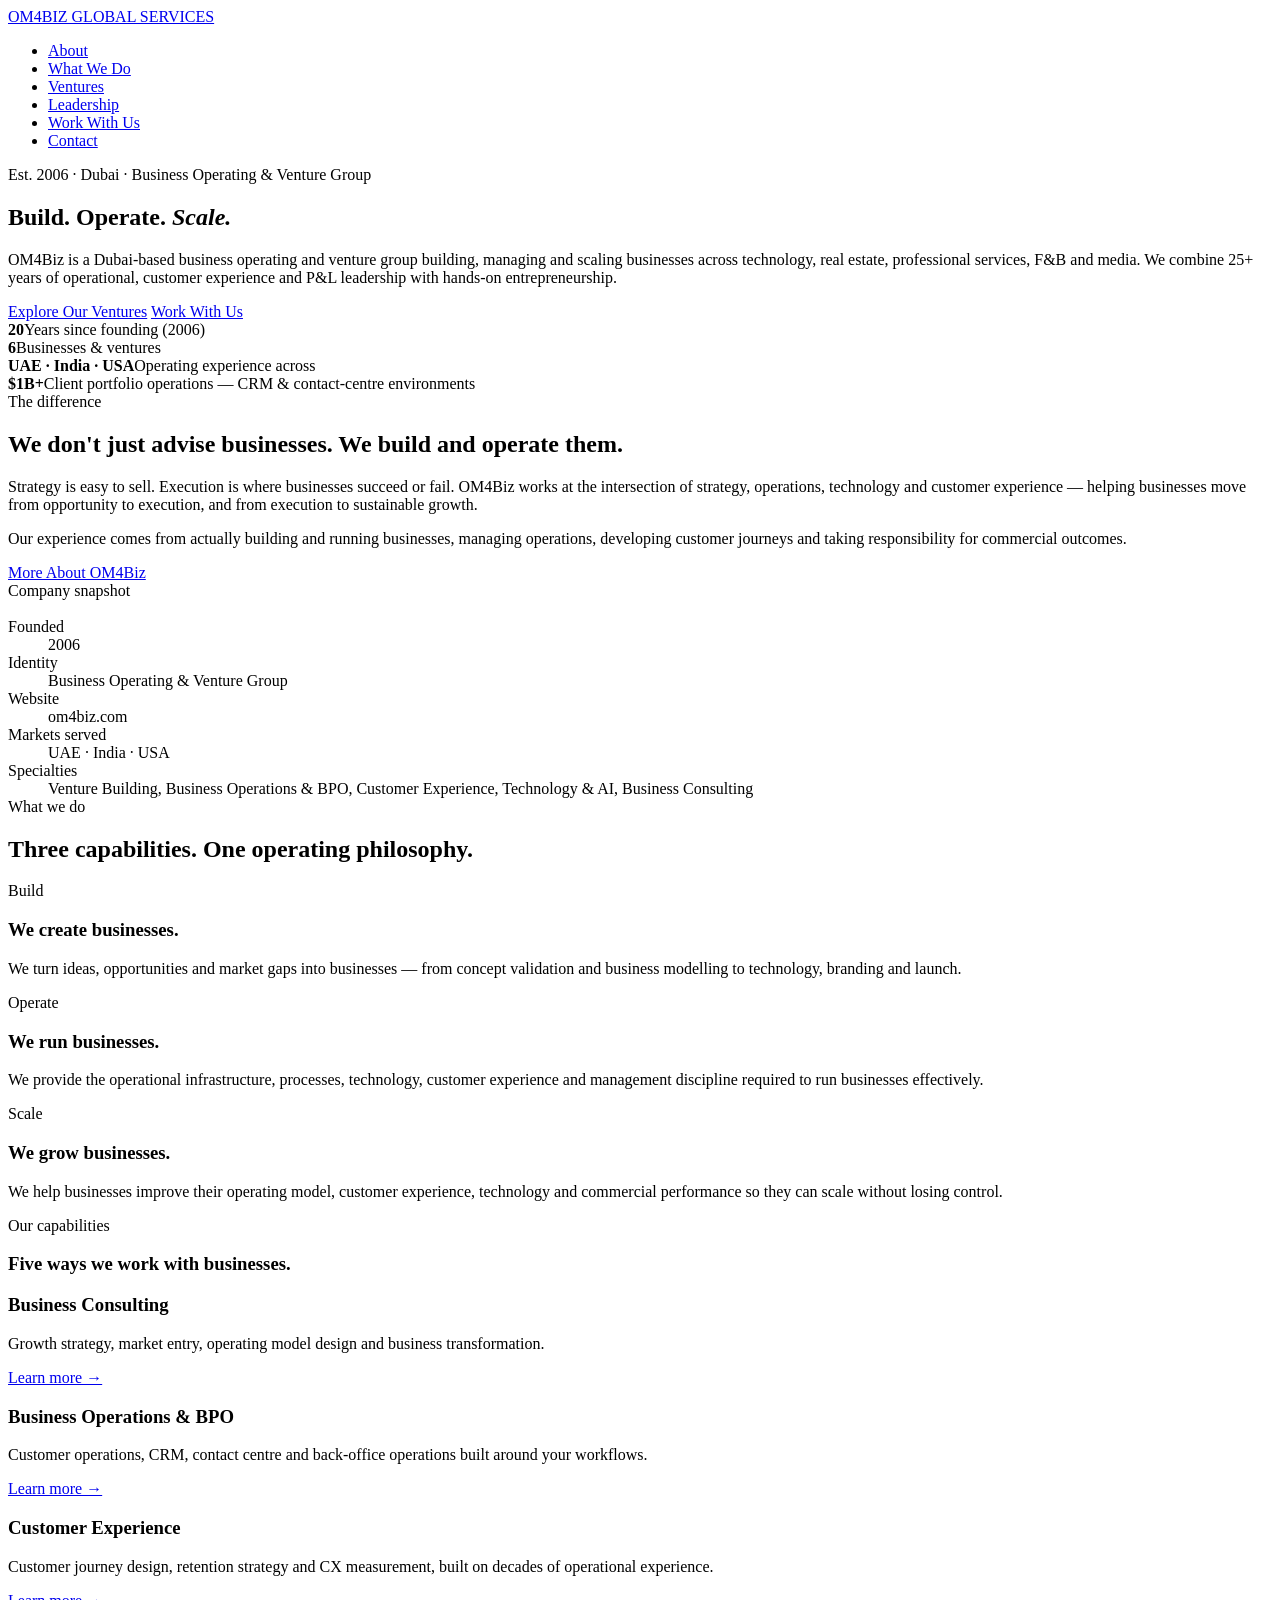
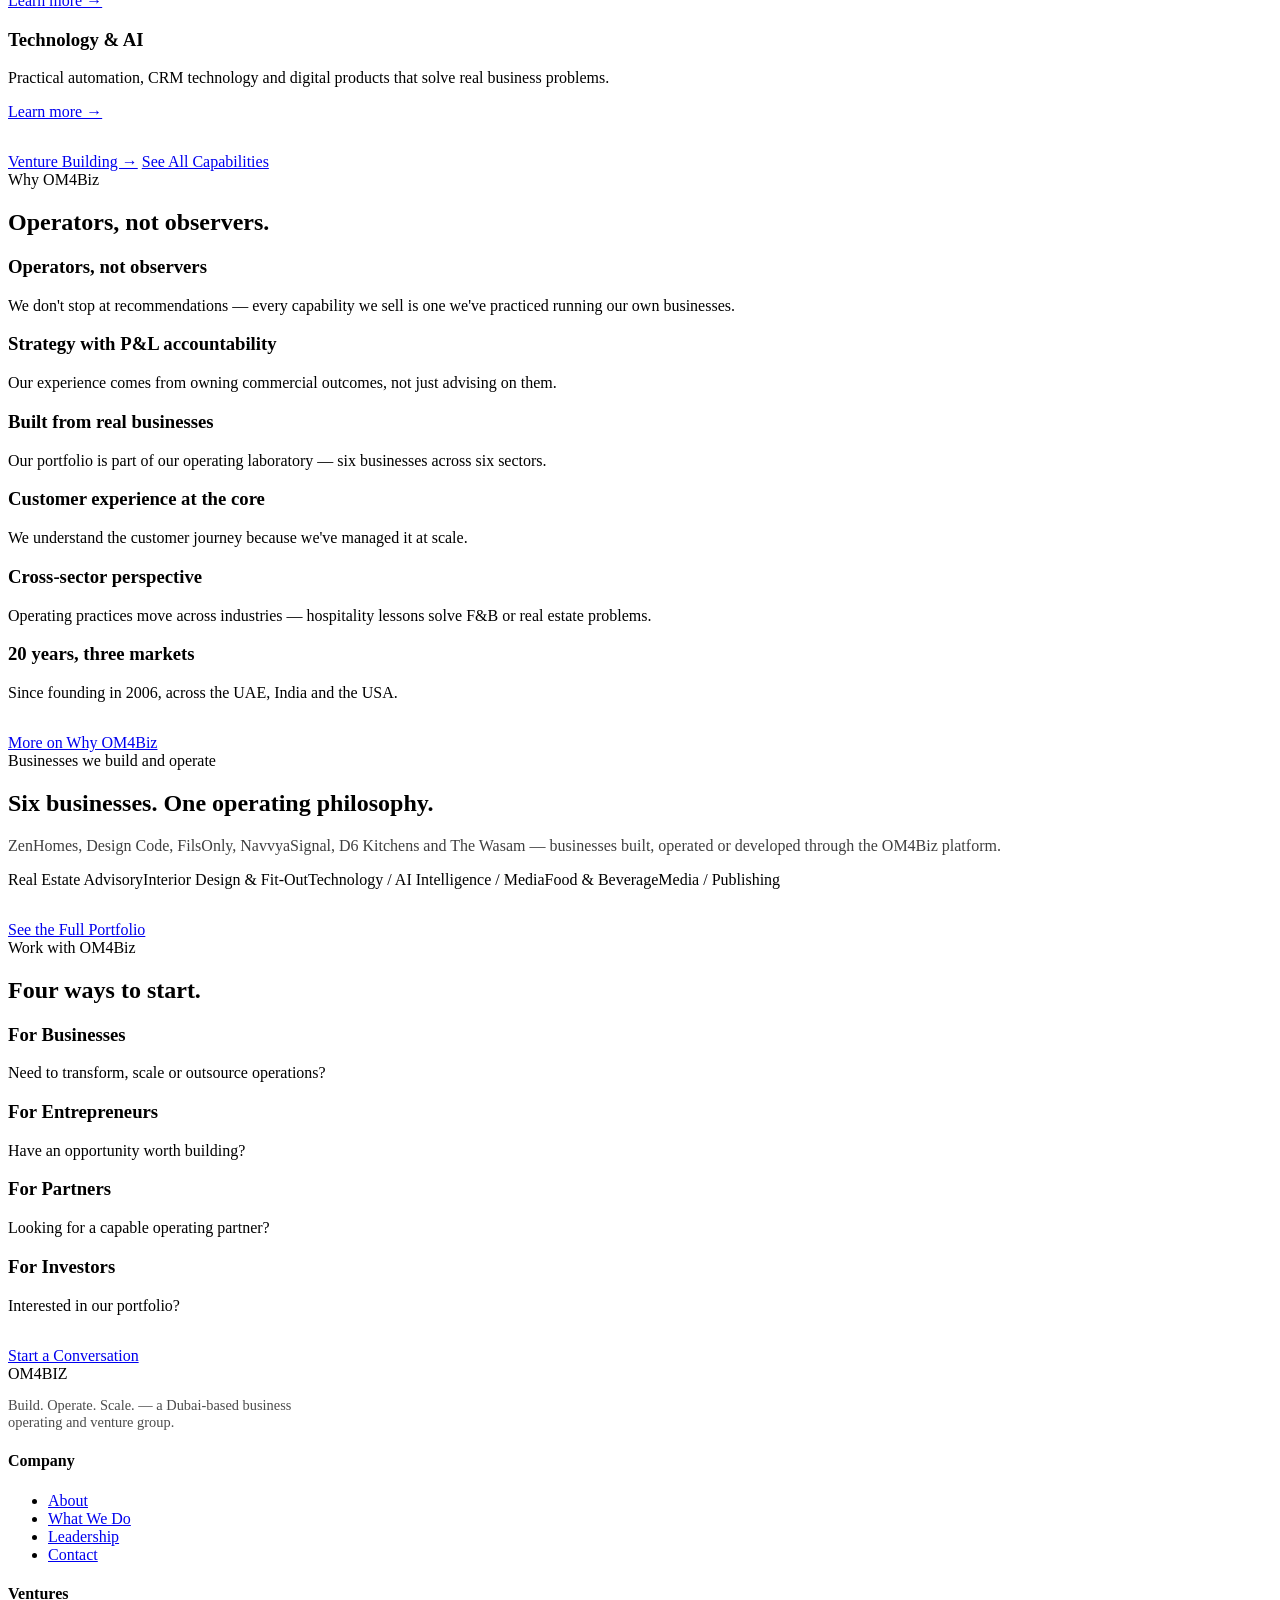
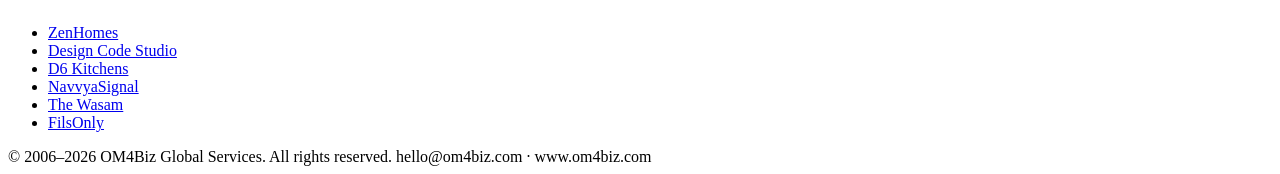
==== index.html @ be4f2425 "Add files via upload" ====
<!DOCTYPE html>
<html lang="en">
<head>
<meta charset="UTF-8">
<meta name="viewport" content="width=device-width, initial-scale=1.0">
<title>OM4Biz | Business Operating & Venture Group in Dubai</title>
<meta name="description" content="OM4Biz is a Dubai-based business operating and venture group building, operating and scaling businesses across technology, real estate, F&B, professional services and media.">
<link rel="canonical" href="https://www.om4biz.com/">
<meta property="og:title" content="OM4Biz — Build. Operate. Scale.">
<meta property="og:description" content="A Dubai-based business operating and venture group building, operating and scaling businesses across technology, real estate, professional services, F&B and media.">
<meta property="og:image" content="https://www.om4biz.com/og-image.png">
<meta property="og:image:width" content="1200">
<meta property="og:image:height" content="630">
<meta property="og:type" content="website">
<meta property="og:url" content="https://www.om4biz.com/">
<meta name="twitter:card" content="summary_large_image">
<meta name="twitter:title" content="OM4Biz — Build. Operate. Scale.">
<meta name="twitter:description" content="A Dubai-based business operating and venture group building, operating and scaling businesses across technology, real estate, professional services, F&B and media.">
<meta name="twitter:image" content="https://www.om4biz.com/og-image.png">
<link rel="preconnect" href="https://fonts.googleapis.com">
<link rel="preconnect" href="https://fonts.gstatic.com" crossorigin>
<link href="https://fonts.googleapis.com/css2?family=Fraunces:opsz,wght@9..144,400;9..144,500;9..144,600;9..144,700&family=Inter:wght@400;500;600&family=IBM+Plex+Mono:wght@400;500&display=swap" rel="stylesheet">
<link rel="stylesheet" href="/assets/style.css">
<script type="application/ld+json">
{"@context":"https://schema.org","@type":"Organization","name":"OM4Biz Global Services","alternateName":"OM4Biz","url":"https://www.om4biz.com","logo":"https://www.om4biz.com/og-image.png","description":"A Dubai-based business operating and venture group building, operating and scaling businesses across technology, real estate, professional services, F&B and media.","foundingDate":"2006","founder":{"@type":"Person","name":"Navvin S Bhalla","jobTitle":"Founder & Managing Director"},"address":{"@type":"PostalAddress","addressLocality":"Dubai","addressCountry":"AE"}}
</script>
<script type="application/ld+json">
{"@context":"https://schema.org","@type":"WebSite","name":"OM4Biz","url":"https://www.om4biz.com"}
</script>
</head>
<body>

<header class="nav">
  <div class="nav-inner">
    <a class="nav-brand" href="/">OM4BIZ GLOBAL SERVICES</a>
    <ul class="nav-links">
      <li><a href="/about/">About</a></li>
      <li><a href="/what-we-do/">What We Do</a></li>
      <li><a href="/ventures/">Ventures</a></li>
      <li><a href="/leadership/">Leadership</a></li>
      <li><a href="/work-with-us/">Work With Us</a></li>
      <li><a href="/contact/" class="nav-cta">Contact</a></li>
    </ul>
  </div>
</header>

<section class="hero">
  <div class="wrap">
    <div class="eyebrow mono">Est. 2006 · Dubai · Business Operating & Venture Group</div>
    <h1>Build. Operate. <em>Scale.</em></h1>
    <p class="lead">OM4Biz is a Dubai-based business operating and venture group building, managing and scaling businesses across technology, real estate, professional services, F&B and media. We combine 25+ years of operational, customer experience and P&L leadership with hands-on entrepreneurship.</p>
    <div class="cta-row">
      <a href="/ventures/" class="btn btn-primary">Explore Our Ventures</a>
      <a href="/contact/" class="btn btn-outline">Work With Us</a>
    </div>
    <div class="stat-row">
      <div class="stat"><b>20</b><span>Years since founding (2006)</span></div>
      <div class="stat"><b>6</b><span>Businesses & ventures</span></div>
      <div class="stat"><b>UAE · India · USA</b><span>Operating experience across</span></div>
      <div class="stat"><b>$1B+</b><span>Client portfolio operations — CRM & contact-centre environments</span></div>
    </div>
  </div>
</section>

<section id="difference" style="background:var(--paper-dim);">
  <div class="wrap">
    <div class="section-head reveal">
      <span class="mono">The difference</span>
      <h2>We don't just advise businesses. We build and operate them.</h2>
    </div>
    <div class="about-grid">
      <div class="reveal">
        <p>Strategy is easy to sell. Execution is where businesses succeed or fail. OM4Biz works at the intersection of strategy, operations, technology and customer experience — helping businesses move from opportunity to execution, and from execution to sustainable growth.</p>
        <p>Our experience comes from actually building and running businesses, managing operations, developing customer journeys and taking responsibility for commercial outcomes.</p>
        <a href="/about/" class="btn btn-outline" style="margin-top:8px;">More About OM4Biz</a>
      </div>
      <div class="snapshot reveal">
        <div class="mono" style="color:var(--gold-soft);margin-bottom:18px;">Company snapshot</div>
        <div class="row"><dt>Founded</dt><dd>2006</dd></div>
        <div class="row"><dt>Identity</dt><dd>Business Operating & Venture Group</dd></div>
        <div class="row"><dt>Website</dt><dd>om4biz.com</dd></div>
        <div class="row"><dt>Markets served</dt><dd>UAE · India · USA</dd></div>
        <div class="row"><dt>Specialties</dt><dd>Venture Building, Business Operations & BPO, Customer Experience, Technology & AI, Business Consulting</dd></div>
      </div>
    </div>
  </div>
</section>

<section id="what-we-do">
  <div class="wrap">
    <div class="section-head reveal">
      <span class="mono">What we do</span>
      <h2>Three capabilities. One operating philosophy.</h2>
    </div>
    <div class="service-grid reveal">
      <div class="service-card">
        <span class="mono">Build</span>
        <h3>We create businesses.</h3>
        <p>We turn ideas, opportunities and market gaps into businesses — from concept validation and business modelling to technology, branding and launch.</p>
      </div>
      <div class="service-card">
        <span class="mono">Operate</span>
        <h3>We run businesses.</h3>
        <p>We provide the operational infrastructure, processes, technology, customer experience and management discipline required to run businesses effectively.</p>
      </div>
      <div class="service-card">
        <span class="mono">Scale</span>
        <h3>We grow businesses.</h3>
        <p>We help businesses improve their operating model, customer experience, technology and commercial performance so they can scale without losing control.</p>
      </div>
    </div>

    <div class="subsection-head reveal">
      <span class="mono">Our capabilities</span>
      <h3>Five ways we work with businesses.</h3>
    </div>
    <div class="grid-4 reveal">
      <div class="service-card">
        <h3>Business Consulting</h3>
        <p>Growth strategy, market entry, operating model design and business transformation.</p>
        <a class="card-link" href="/business-consulting/">Learn more →</a>
      </div>
      <div class="service-card">
        <h3>Business Operations & BPO</h3>
        <p>Customer operations, CRM, contact centre and back-office operations built around your workflows.</p>
        <a class="card-link" href="/business-operations-bpo/">Learn more →</a>
      </div>
      <div class="service-card">
        <h3>Customer Experience</h3>
        <p>Customer journey design, retention strategy and CX measurement, built on decades of operational experience.</p>
        <a class="card-link" href="/customer-experience/">Learn more →</a>
      </div>
      <div class="service-card">
        <h3>Technology & AI</h3>
        <p>Practical automation, CRM technology and digital products that solve real business problems.</p>
        <a class="card-link" href="/technology-ai/">Learn more →</a>
      </div>
    </div>
    <div class="cta-row reveal" style="margin-top:32px;">
      <a href="/venture-building/" class="btn btn-outline">Venture Building →</a>
      <a href="/what-we-do/" class="btn btn-outline">See All Capabilities</a>
    </div>
  </div>
</section>

<section id="why" style="background:var(--paper-dim);">
  <div class="wrap">
    <div class="section-head reveal">
      <span class="mono">Why OM4Biz</span>
      <h2>Operators, not observers.</h2>
    </div>
    <div class="why-grid reveal">
      <div class="why-card"><h3>Operators, not observers</h3><p>We don't stop at recommendations — every capability we sell is one we've practiced running our own businesses.</p></div>
      <div class="why-card"><h3>Strategy with P&L accountability</h3><p>Our experience comes from owning commercial outcomes, not just advising on them.</p></div>
      <div class="why-card"><h3>Built from real businesses</h3><p>Our portfolio is part of our operating laboratory — six businesses across six sectors.</p></div>
      <div class="why-card"><h3>Customer experience at the core</h3><p>We understand the customer journey because we've managed it at scale.</p></div>
      <div class="why-card"><h3>Cross-sector perspective</h3><p>Operating practices move across industries — hospitality lessons solve F&B or real estate problems.</p></div>
      <div class="why-card"><h3>20 years, three markets</h3><p>Since founding in 2006, across the UAE, India and the USA.</p></div>
    </div>
    <div class="cta-row reveal" style="margin-top:32px;">
      <a href="/about/" class="btn btn-outline">More on Why OM4Biz</a>
    </div>
  </div>
</section>

<section id="ventures-teaser">
  <div class="wrap">
    <div class="section-head reveal">
      <span class="mono">Businesses we build and operate</span>
      <h2>Six businesses. One operating philosophy.</h2>
      <p style="opacity:0.75;margin-top:14px;">ZenHomes, Design Code, FilsOnly, NavvyaSignal, D6 Kitchens and The Wasam — businesses built, operated or developed through the OM4Biz platform.</p>
    </div>
    <div class="tag-cloud reveal">
      <span>Real Estate Advisory</span><span>Interior Design & Fit-Out</span><span>Technology / AI</span>
      <span>Intelligence / Media</span><span>Food & Beverage</span><span>Media / Publishing</span>
    </div>
    <div class="cta-row reveal" style="margin-top:32px;">
      <a href="/ventures/" class="btn btn-primary">See the Full Portfolio</a>
    </div>
  </div>
</section>

<section id="work-with-teaser">
  <div class="wrap">
    <div class="section-head reveal">
      <span class="mono">Work with OM4Biz</span>
      <h2>Four ways to start.</h2>
    </div>
    <div class="grid-4 reveal">
      <div class="service-card"><h3>For Businesses</h3><p>Need to transform, scale or outsource operations?</p></div>
      <div class="service-card"><h3>For Entrepreneurs</h3><p>Have an opportunity worth building?</p></div>
      <div class="service-card"><h3>For Partners</h3><p>Looking for a capable operating partner?</p></div>
      <div class="service-card"><h3>For Investors</h3><p>Interested in our portfolio?</p></div>
    </div>
    <div class="cta-row reveal" style="margin-top:32px;">
      <a href="/work-with-us/" class="btn btn-primary">Start a Conversation</a>
    </div>
  </div>
</section>

<footer>
  <div class="wrap">
    <div class="footer-grid">
      <div>
        <div class="footer-brand">OM4BIZ</div>
        <p style="max-width:320px;font-size:0.9rem;opacity:0.7;">Build. Operate. Scale. — a Dubai-based business operating and venture group.</p>
      </div>
      <div>
        <h4>Company</h4>
        <ul>
          <li><a href="/about/">About</a></li>
          <li><a href="/what-we-do/">What We Do</a></li>
          <li><a href="/leadership/">Leadership</a></li>
          <li><a href="/contact/">Contact</a></li>
        </ul>
      </div>
      <div>
        <h4>Ventures</h4>
        <ul>
          <li><a href="https://zenhomesglobal.com" target="_blank" rel="noopener">ZenHomes</a></li>
          <li><a href="https://designcode.ae" target="_blank" rel="noopener">Design Code Studio</a></li>
          <li><a href="https://d6kitchens.com" target="_blank" rel="noopener">D6 Kitchens</a></li>
          <li><a href="https://navvyasignal.com" target="_blank" rel="noopener">NavvyaSignal</a></li>
          <li><a href="https://thewasam.com" target="_blank" rel="noopener">The Wasam</a></li>
          <li><a href="https://www.filsonly.com" target="_blank" rel="noopener">FilsOnly</a></li>
        </ul>
      </div>
    </div>
    <div class="footer-bottom">
      <span>© 2006–2026 OM4Biz Global Services. All rights reserved.</span>
      <span>hello@om4biz.com · www.om4biz.com</span>
    </div>
  </div>
</footer>

<script src="/assets/reveal.js"></script>
</body>
</html>
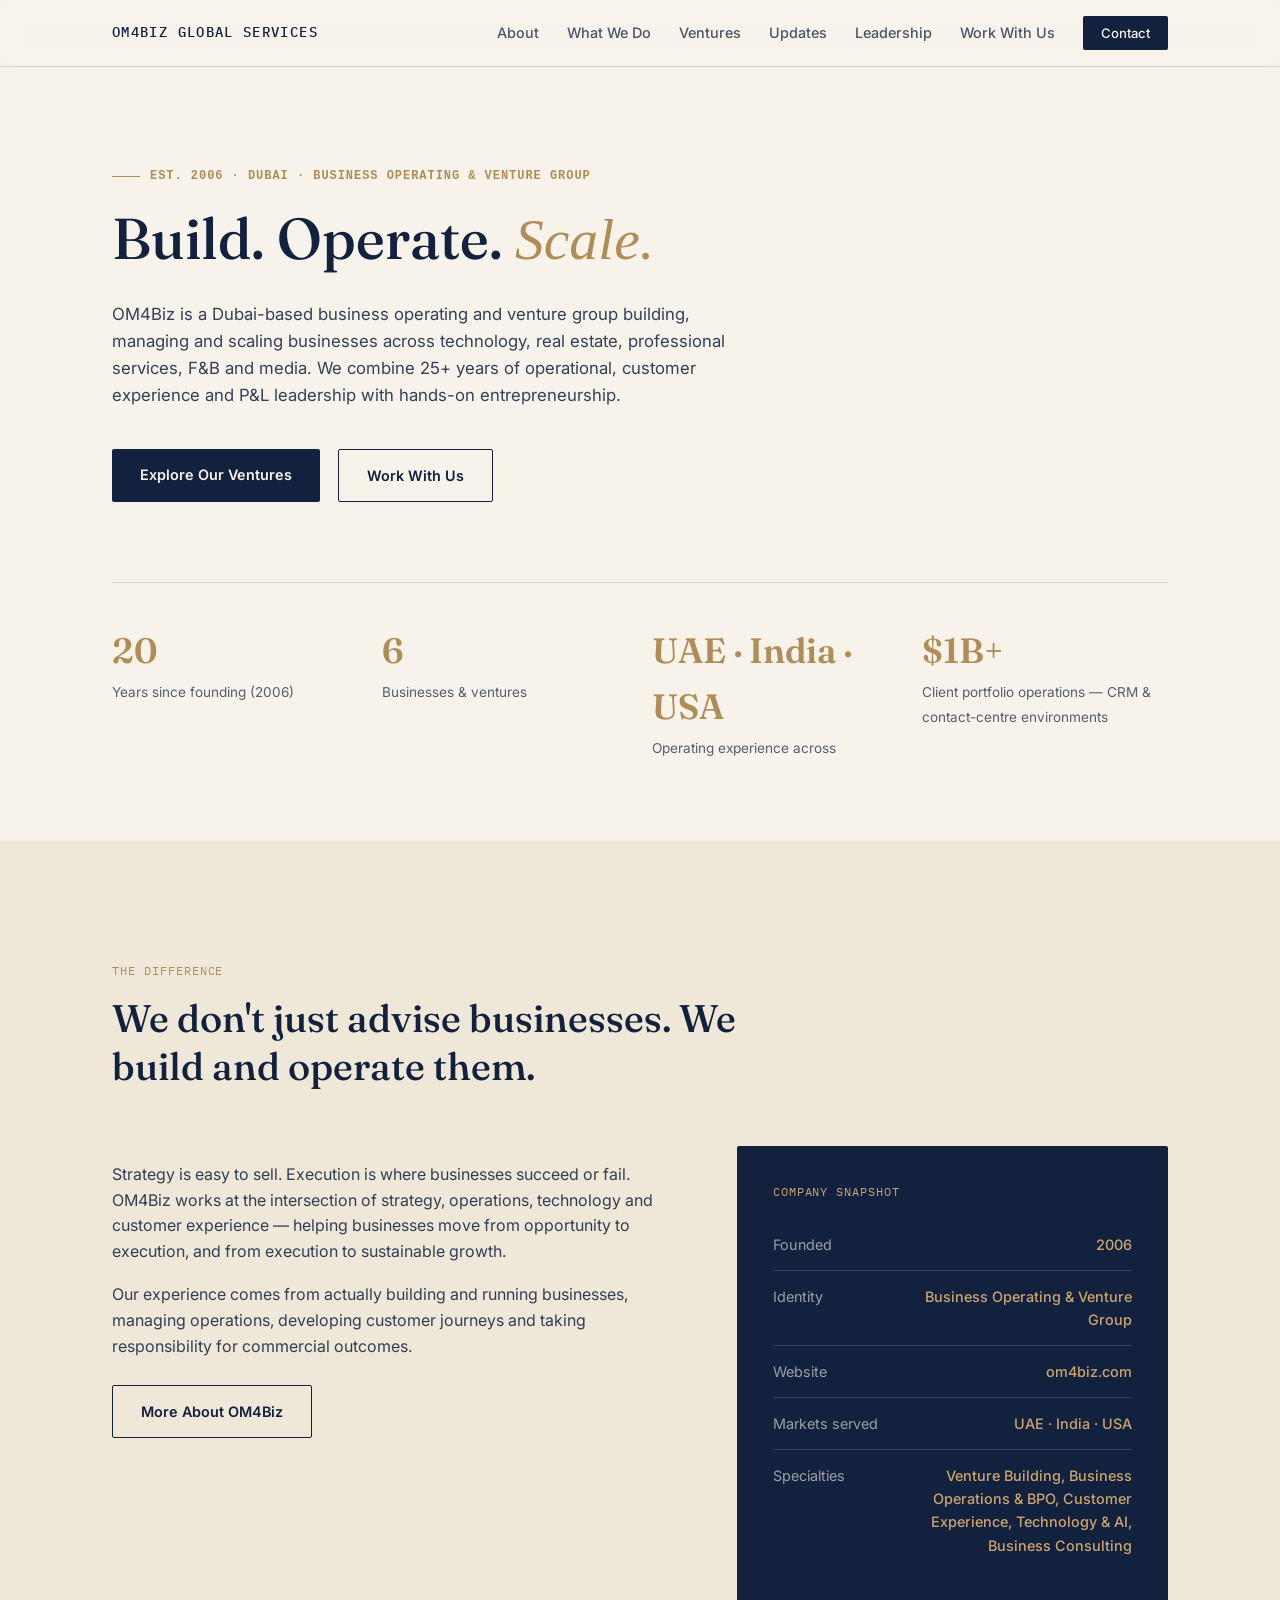
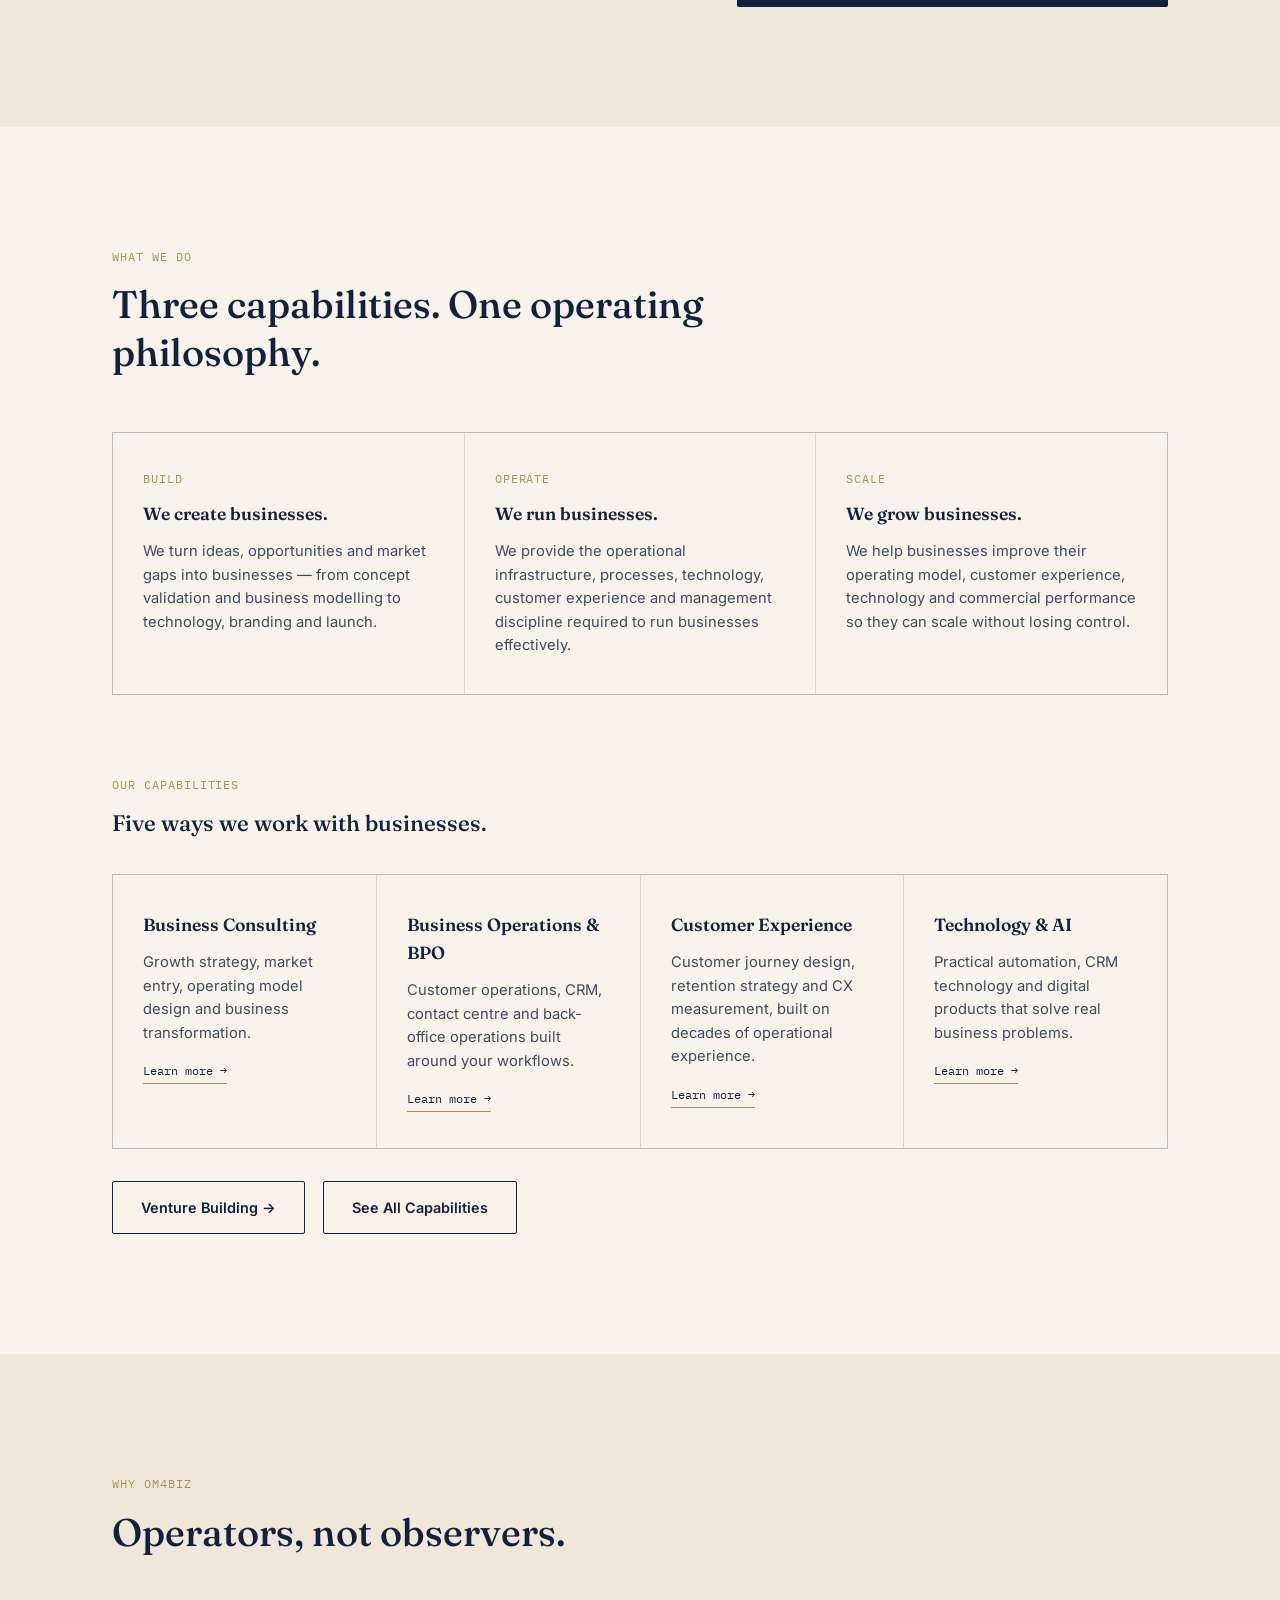
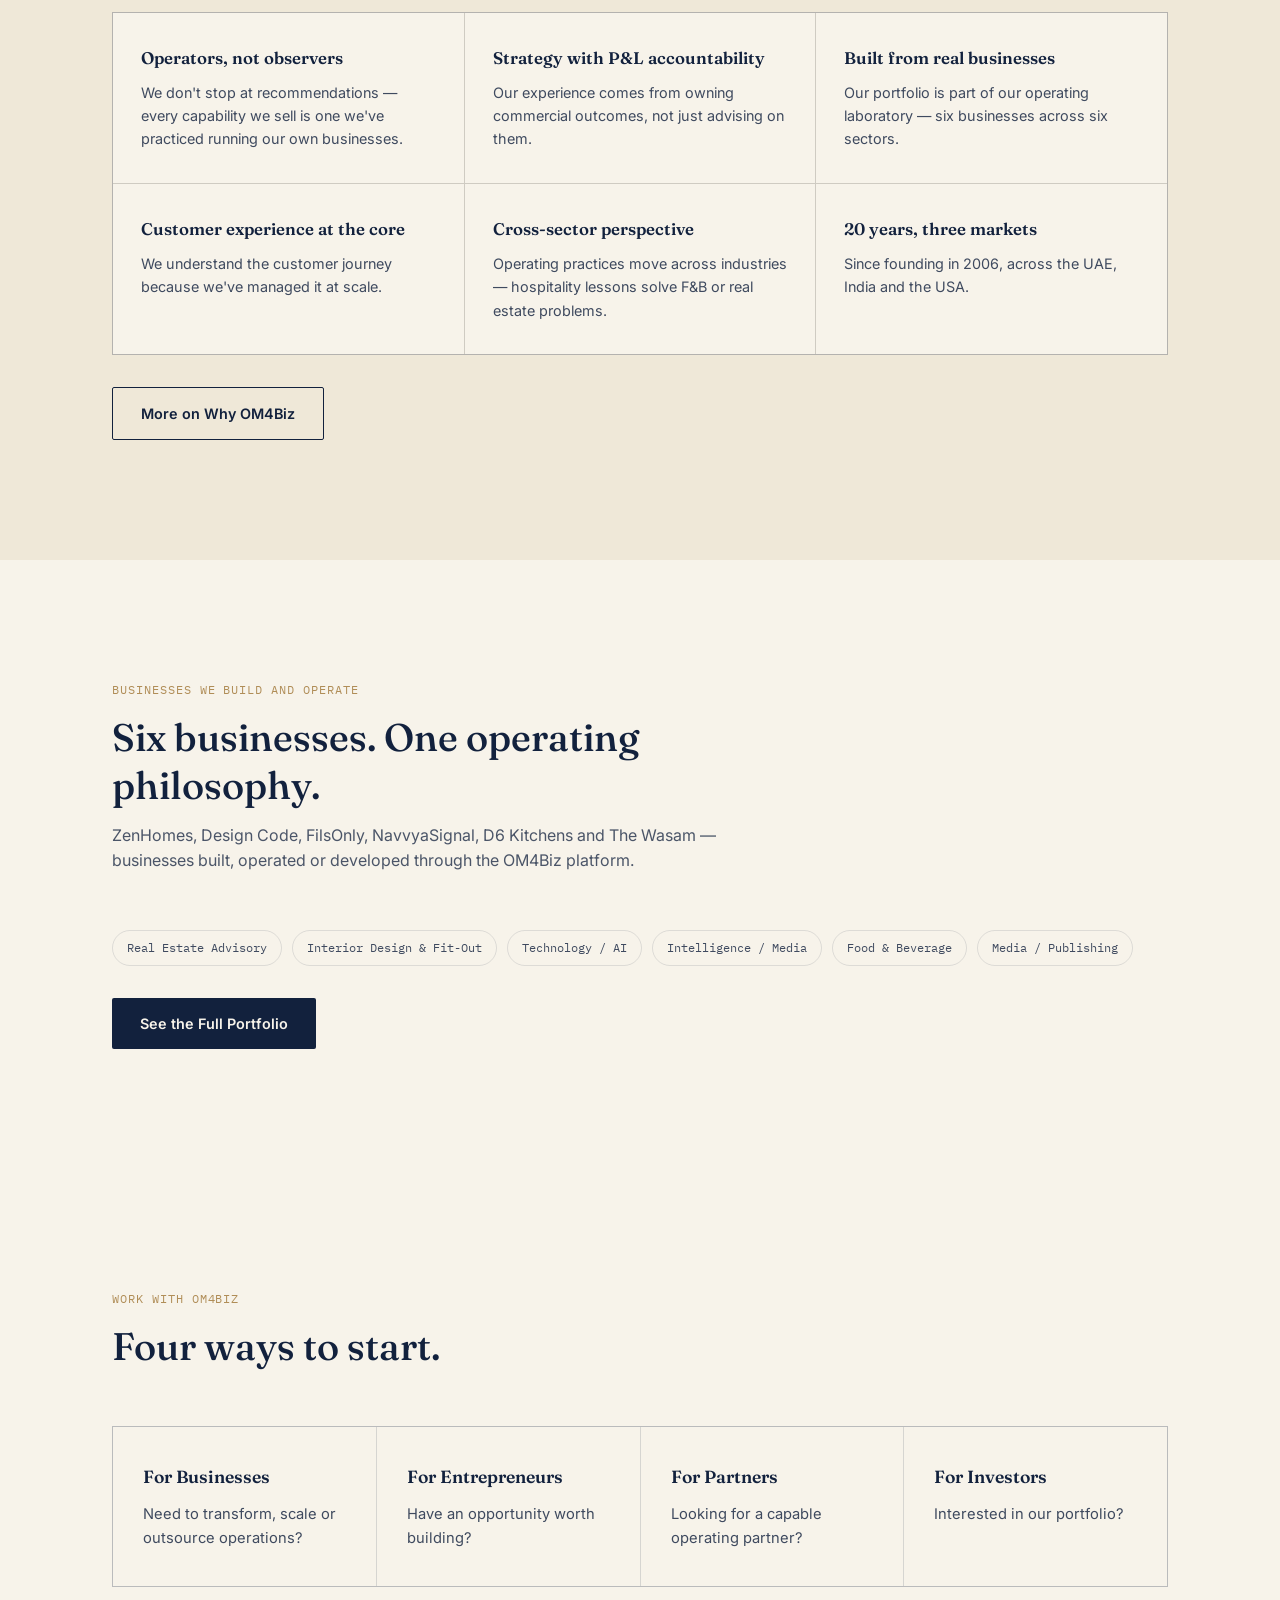
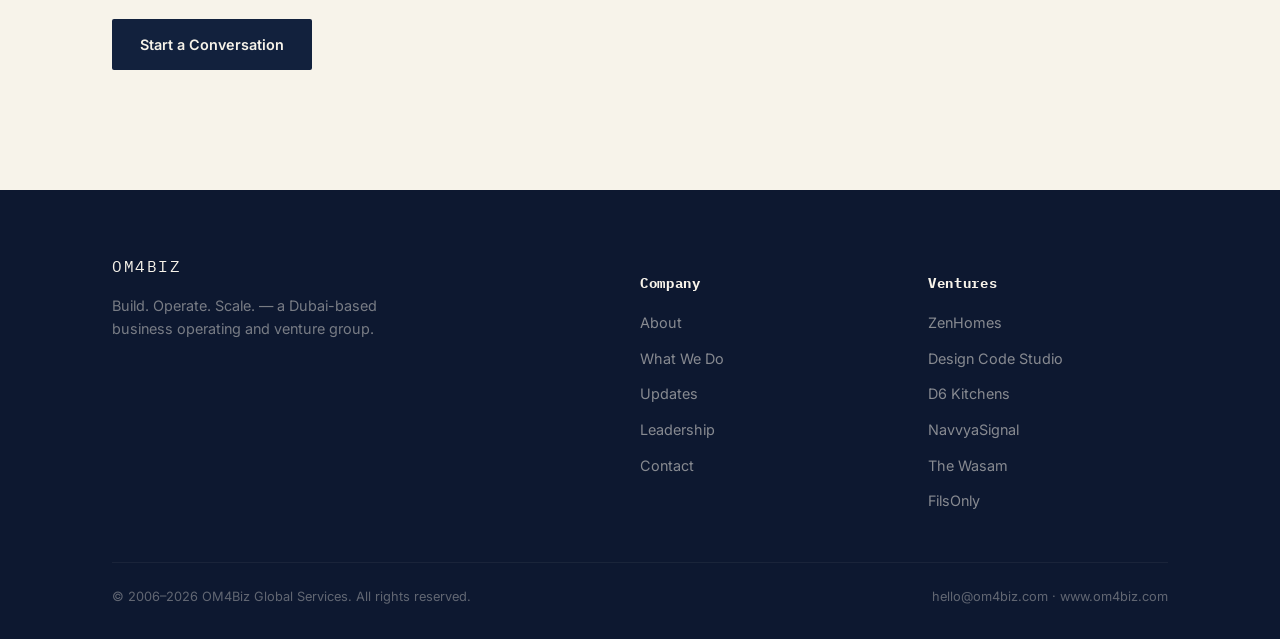
==== commit 51cd7582: "feat: add automated Updates section and RSS feed" ====
--- a/index.html
+++ b/index.html
@@ -6,6 +6,7 @@
 <title>OM4Biz | Business Operating & Venture Group in Dubai</title>
 <meta name="description" content="OM4Biz is a Dubai-based business operating and venture group building, operating and scaling businesses across technology, real estate, F&B, professional services and media.">
 <link rel="canonical" href="https://www.om4biz.com/">
+<link rel="alternate" type="application/rss+xml" title="OM4Biz Updates" href="https://www.om4biz.com/feed.xml">
 <meta property="og:title" content="OM4Biz — Build. Operate. Scale.">
 <meta property="og:description" content="A Dubai-based business operating and venture group building, operating and scaling businesses across technology, real estate, professional services, F&B and media.">
 <meta property="og:image" content="https://www.om4biz.com/og-image.png">
@@ -37,6 +38,7 @@
       <li><a href="/about/">About</a></li>
       <li><a href="/what-we-do/">What We Do</a></li>
       <li><a href="/ventures/">Ventures</a></li>
+      <li><a href="/updates/">Updates</a></li>
       <li><a href="/leadership/">Leadership</a></li>
       <li><a href="/work-with-us/">Work With Us</a></li>
       <li><a href="/contact/" class="nav-cta">Contact</a></li>
@@ -210,6 +212,7 @@
         <ul>
           <li><a href="/about/">About</a></li>
           <li><a href="/what-we-do/">What We Do</a></li>
+          <li><a href="/updates/">Updates</a></li>
           <li><a href="/leadership/">Leadership</a></li>
           <li><a href="/contact/">Contact</a></li>
         </ul>
--- a/assets/style.css
+++ b/assets/style.css
@@ -0,0 +1,267 @@
+:root{
+  --navy:#12213D;
+  --navy-soft:#1c3057;
+  --gold:#B08D57;
+  --gold-soft:#cba46f;
+  --paper:#F7F3EA;
+  --paper-dim:#efe8d8;
+  --ink:#1a1a1a;
+  --line:rgba(18,33,61,0.14);
+}
+*{box-sizing:border-box;}
+html{scroll-behavior:smooth;}
+body{
+  margin:0;
+  background:var(--paper);
+  color:var(--navy);
+  font-family:'Inter',sans-serif;
+  font-size:16px;
+  line-height:1.6;
+}
+h1,h2,h3{
+  font-family:'Fraunces',serif;
+  color:var(--navy);
+  margin:0;
+}
+.mono{
+  font-family:'IBM Plex Mono',monospace;
+  letter-spacing:0.08em;
+  text-transform:uppercase;
+  font-size:0.75rem;
+}
+a{color:inherit;}
+.wrap{max-width:1120px;margin:0 auto;padding:0 32px;}
+section{padding:120px 0;}
+
+header.nav{
+  position:sticky;top:0;z-index:50;
+  background:rgba(247,243,234,0.92);
+  backdrop-filter:blur(8px);
+  border-bottom:1px solid var(--line);
+}
+.nav-inner{
+  max-width:1120px;margin:0 auto;padding:20px 32px;
+  display:flex;align-items:center;justify-content:space-between;
+}
+.nav-brand{font-family:'IBM Plex Mono',monospace;font-weight:500;letter-spacing:0.1em;font-size:0.85rem;text-decoration:none;}
+.nav-links{display:flex;gap:28px;list-style:none;margin:0;padding:0;align-items:center;}
+.nav-links a{text-decoration:none;font-size:0.9rem;font-weight:500;color:var(--navy);opacity:0.75;transition:opacity .2s;}
+.nav-links a:hover,.nav-links a.active{opacity:1;color:var(--gold);}
+.nav-links a.nav-cta{
+  opacity:1;background:var(--navy);color:var(--paper);padding:9px 18px;border-radius:2px;font-size:0.82rem;
+}
+.nav-links a.nav-cta:hover{background:var(--gold);color:var(--navy);}
+
+/* Breadcrumb */
+.breadcrumb{padding:18px 0;border-bottom:1px solid var(--line);}
+.breadcrumb .wrap{font-family:'IBM Plex Mono',monospace;font-size:0.78rem;opacity:0.6;}
+.breadcrumb a{text-decoration:none;}
+.breadcrumb a:hover{color:var(--gold);}
+
+/* Homepage hero */
+.hero{padding-top:100px;padding-bottom:80px;}
+.eyebrow{color:var(--gold);font-weight:600;margin-bottom:20px;display:flex;gap:10px;align-items:center;}
+.eyebrow::before{content:"";width:28px;height:1px;background:var(--gold);display:inline-block;}
+.hero h1{font-size:clamp(2.4rem,4.5vw,3.6rem);font-weight:500;line-height:1.15;max-width:820px;}
+.hero h1 em{font-style:italic;color:var(--gold);}
+.hero p.lead{max-width:640px;margin:28px 0 40px;font-size:1.05rem;opacity:0.85;}
+
+/* Subpage hero (smaller) */
+.page-hero{padding:64px 0 56px;border-bottom:1px solid var(--line);}
+.page-hero .mono{color:var(--gold);display:block;margin-bottom:16px;}
+.page-hero h1{font-size:clamp(2rem,4vw,2.8rem);font-weight:500;line-height:1.2;max-width:760px;}
+.page-hero p.lead{max-width:640px;margin:22px 0 0;font-size:1.05rem;opacity:0.85;}
+
+.cta-row{display:flex;gap:18px;flex-wrap:wrap;}
+.btn{
+  display:inline-block;padding:14px 28px;border-radius:2px;
+  font-weight:600;font-size:0.9rem;text-decoration:none;
+  transition:all .2s;
+}
+.btn-primary{background:var(--navy);color:var(--paper);}
+.btn-primary:hover{background:var(--gold);color:var(--navy);}
+.btn-outline{border:1px solid var(--navy);color:var(--navy);}
+.btn-outline:hover{border-color:var(--gold);color:var(--gold);}
+
+.stat-row{
+  display:grid;grid-template-columns:repeat(4,1fr);
+  border-top:1px solid var(--line);margin-top:80px;padding-top:40px;gap:24px;
+}
+.stat b{display:block;font-family:'Fraunces',serif;font-size:2.2rem;color:var(--gold);font-weight:600;}
+.stat span{font-size:0.85rem;opacity:0.7;}
+
+.section-head{max-width:640px;margin-bottom:56px;}
+.section-head .mono{color:var(--gold);margin-bottom:14px;display:block;}
+.section-head h2{font-size:clamp(1.8rem,3vw,2.4rem);font-weight:500;line-height:1.25;}
+
+.about-grid{display:grid;grid-template-columns:1.3fr 1fr;gap:64px;align-items:start;}
+.about-grid p{opacity:0.85;margin-bottom:18px;}
+.snapshot{background:var(--navy);color:var(--paper);padding:36px;border-radius:2px;}
+.snapshot dl{margin:0;}
+.snapshot .row{display:flex;justify-content:space-between;padding:14px 0;border-bottom:1px solid rgba(247,243,234,0.14);font-size:0.9rem;gap:16px;}
+.snapshot .row:last-child{border-bottom:none;}
+.snapshot dt{opacity:0.6;flex-shrink:0;}
+.snapshot dd{margin:0;text-align:right;color:var(--gold-soft);font-weight:500;max-width:65%;}
+
+/* Why grid */
+.why-grid{display:grid;grid-template-columns:repeat(3,1fr);gap:1px;background:var(--line);border:1px solid var(--line);}
+.why-card{background:var(--paper);padding:32px 28px;}
+.why-card .mono{color:var(--gold);display:block;margin-bottom:10px;}
+.why-card h3{font-size:1.05rem;font-weight:600;margin-bottom:10px;}
+.why-card p{font-size:0.9rem;opacity:0.8;margin:0;}
+
+.service-grid{display:grid;grid-template-columns:repeat(3,1fr);gap:1px;background:var(--line);border:1px solid var(--line);}
+.grid-4{display:grid;grid-template-columns:repeat(4,1fr);gap:1px;background:var(--line);border:1px solid var(--line);}
+.grid-2{display:grid;grid-template-columns:repeat(2,1fr);gap:1px;background:var(--line);border:1px solid var(--line);}
+.service-card{background:var(--paper);padding:36px 30px;}
+.service-card .mono{color:var(--gold);display:block;margin-bottom:12px;}
+.service-card h3{font-size:1.1rem;font-weight:600;margin-bottom:12px;}
+.service-card p{font-size:0.92rem;opacity:0.8;margin:0;}
+.service-card a.card-link{display:inline-block;margin-top:16px;font-family:'IBM Plex Mono',monospace;font-size:0.78rem;text-decoration:none;border-bottom:1px solid var(--gold);padding-bottom:2px;}
+.service-card a.card-link:hover{color:var(--gold);}
+.subsection-head{margin:80px 0 32px;}
+.subsection-head .mono{color:var(--gold);display:block;margin-bottom:12px;}
+.subsection-head h3{font-size:1.4rem;font-weight:500;}
+
+/* Ventures / portfolio */
+.portfolio-note{max-width:760px;opacity:0.75;margin-bottom:48px;}
+.venture{
+  display:grid;grid-template-columns:88px 1fr;gap:28px;
+  padding:36px 0;border-top:1px solid var(--line);
+}
+.venture:last-child{border-bottom:1px solid var(--line);}
+.venture-mark{
+  width:56px;height:56px;border-radius:2px;background:var(--navy);color:var(--gold-soft);
+  display:flex;align-items:center;justify-content:center;font-family:'Fraunces',serif;font-size:1.3rem;font-weight:600;
+}
+.venture .sector{color:var(--gold);display:block;margin-bottom:8px;}
+.venture h3{font-size:1.3rem;font-weight:600;margin-bottom:10px;display:inline-block;}
+.venture .status{
+  font-family:'IBM Plex Mono',monospace;font-size:0.68rem;letter-spacing:0.08em;text-transform:uppercase;
+  color:var(--gold);border:1px solid var(--gold);border-radius:20px;padding:3px 10px;margin-left:12px;vertical-align:middle;
+}
+.venture p{opacity:0.82;margin:0 0 10px;max-width:640px;}
+.venture a.ext{
+  font-family:'IBM Plex Mono',monospace;font-size:0.82rem;color:var(--navy);
+  text-decoration:none;border-bottom:1px solid var(--gold);padding-bottom:2px;
+}
+.venture a.ext:hover{color:var(--gold);}
+.venture-close{margin-top:48px;padding-top:40px;border-top:1px solid var(--line);text-align:center;}
+.venture-close p.big{font-family:'Fraunces',serif;font-size:1.3rem;margin-bottom:16px;}
+.venture-close .tag-cloud{justify-content:center;}
+
+/* Case study */
+.case-study{background:var(--navy-soft);color:var(--paper);border-radius:2px;padding:44px;margin-top:64px;}
+.case-study .mono{color:var(--gold-soft);display:block;margin-bottom:10px;}
+.case-study h3{color:var(--paper);font-size:1.5rem;margin-bottom:24px;}
+.case-grid{display:grid;grid-template-columns:repeat(3,1fr);gap:32px;}
+.case-grid .lbl{font-family:'IBM Plex Mono',monospace;font-size:0.72rem;letter-spacing:0.08em;text-transform:uppercase;color:var(--gold-soft);display:block;margin-bottom:8px;}
+.case-grid p{margin:0;opacity:0.88;font-size:0.94rem;}
+
+.tag-cloud{display:flex;flex-wrap:wrap;gap:10px;margin-top:24px;}
+.tag-cloud span{
+  font-family:'IBM Plex Mono',monospace;font-size:0.78rem;
+  border:1px solid var(--line);padding:7px 14px;border-radius:20px;opacity:0.8;
+}
+
+/* Leadership / timeline */
+.lead-grid{display:grid;grid-template-columns:1fr 1.4fr;gap:64px;align-items:start;}
+.lead-card{background:var(--navy);color:var(--paper);padding:40px;border-radius:2px;text-align:center;}
+.avatar-placeholder{
+  width:104px;height:104px;border-radius:50%;margin:0 auto 20px;
+  background:linear-gradient(145deg,var(--gold-soft),var(--gold));
+  display:flex;align-items:center;justify-content:center;
+  font-family:'Fraunces',serif;font-size:2rem;font-weight:600;color:var(--navy);
+}
+.lead-card .mono{color:var(--gold-soft);display:block;margin-bottom:6px;}
+.lead-card h3{color:var(--paper);font-size:1.3rem;margin-bottom:4px;}
+.lead-card p.role{opacity:0.7;font-size:0.9rem;margin-bottom:26px;}
+.lead-card .companies{display:flex;flex-wrap:wrap;gap:8px 16px;font-size:0.78rem;font-family:'IBM Plex Mono',monospace;opacity:0.65;justify-content:center;}
+blockquote{
+  font-family:'Fraunces',serif;font-style:italic;font-size:1.4rem;
+  color:var(--navy);border-left:3px solid var(--gold);padding-left:24px;margin:32px 0;
+}
+.signoff{font-family:'IBM Plex Mono',monospace;letter-spacing:0.1em;text-transform:uppercase;font-size:0.85rem;color:var(--gold);margin-top:28px;}
+
+.timeline{margin-top:32px;}
+.timeline-row{display:grid;grid-template-columns:200px 1fr;gap:24px;padding:22px 0;border-top:1px solid var(--line);}
+.timeline-row:last-child{border-bottom:1px solid var(--line);}
+.timeline-row .company{font-family:'IBM Plex Mono',monospace;font-weight:500;font-size:0.85rem;color:var(--gold);line-height:1.5;}
+.timeline-row .company .when{display:block;font-family:'Inter',sans-serif;font-weight:400;text-transform:none;letter-spacing:0;opacity:0.55;font-size:0.78rem;margin-top:6px;}
+.timeline-row .detail{opacity:0.85;font-size:0.92rem;}
+.timeline-row .detail b{color:var(--navy);}
+.timeline-row .detail ul{margin:10px 0 0;padding-left:18px;}
+.timeline-row .detail li{margin-bottom:5px;}
+@media (max-width:860px){.timeline-row{grid-template-columns:1fr;gap:6px;}}
+
+/* Updates */
+.rss-link{font-family:'IBM Plex Mono',monospace;font-size:0.82rem;color:var(--navy);text-decoration:none;border-bottom:1px solid var(--gold);padding-bottom:2px;}
+.rss-link:hover{color:var(--gold);}
+.empty-state{max-width:640px;padding:48px 0;opacity:0.8;}
+.empty-state a{color:var(--navy);border-bottom:1px solid var(--gold);text-decoration:none;}
+.update-list{display:flex;flex-direction:column;}
+.update-card{display:grid;grid-template-columns:88px 1fr;gap:28px;padding:36px 0;border-top:1px solid var(--line);}
+.update-card:last-child{border-bottom:1px solid var(--line);}
+.update-mark{width:56px;height:56px;border-radius:2px;background:var(--navy-soft);background-size:cover;background-position:center;}
+.update-meta{color:var(--gold);display:block;margin-bottom:8px;}
+.update-card h3{font-size:1.25rem;font-weight:600;margin-bottom:10px;}
+.update-card h3 a{color:var(--ink);text-decoration:none;}
+.update-card h3 a:hover{color:var(--gold);}
+.update-card p{opacity:0.82;margin:0 0 10px;max-width:640px;}
+.update-body{opacity:0.9;line-height:1.75;}
+.update-body p{margin-bottom:20px;}
+@media (max-width:860px){.update-card{grid-template-columns:1fr;gap:10px;}}
+
+/* Contact */
+#contact-section{background:var(--navy);color:var(--paper);}
+#contact-section .section-head h2{color:var(--paper);}
+#contact-section .section-head .mono{color:var(--gold-soft);}
+.contact-grid{display:grid;grid-template-columns:1fr 1fr;gap:64px;}
+.contact-info p{opacity:0.75;margin-bottom:32px;max-width:420px;}
+.contact-row{display:flex;gap:16px;align-items:flex-start;margin-bottom:24px;}
+.contact-row .icon{
+  width:36px;height:36px;border:1px solid rgba(247,243,234,0.25);border-radius:50%;
+  display:flex;align-items:center;justify-content:center;color:var(--gold-soft);font-size:0.85rem;flex-shrink:0;
+}
+.contact-row .lbl{font-size:0.78rem;opacity:0.55;margin-bottom:2px;}
+form{display:flex;flex-direction:column;gap:16px;}
+form input, form textarea, form select{
+  background:rgba(247,243,234,0.06);border:1px solid rgba(247,243,234,0.2);
+  color:var(--paper);padding:14px 16px;border-radius:2px;font-family:'Inter',sans-serif;font-size:0.92rem;width:100%;
+}
+form select{appearance:none;}
+form select option{color:var(--ink);}
+form label.field-label{font-size:0.78rem;opacity:0.6;margin-bottom:-8px;}
+.check-grid{display:grid;grid-template-columns:1fr 1fr;gap:10px 16px;}
+.check-item{display:flex;align-items:center;gap:8px;font-size:0.88rem;opacity:0.85;}
+.check-item input{width:auto;padding:0;}
+form input::placeholder, form textarea::placeholder{color:rgba(247,243,234,0.4);}
+form textarea{min-height:100px;resize:vertical;}
+form button{
+  background:var(--gold);color:var(--navy);border:none;padding:15px 28px;
+  font-weight:600;border-radius:2px;cursor:pointer;font-size:0.9rem;transition:opacity .2s;
+}
+form button:hover{opacity:0.85;}
+.form-note{font-size:0.78rem;opacity:0.5;margin-top:4px;}
+
+footer{background:#0d1830;color:rgba(247,243,234,0.65);padding:64px 0 32px;}
+.footer-grid{display:grid;grid-template-columns:2fr 1fr 1fr;gap:48px;margin-bottom:48px;}
+footer h4{color:var(--paper);font-size:0.85rem;margin-bottom:16px;font-family:'IBM Plex Mono',monospace;letter-spacing:0.05em;}
+footer ul{list-style:none;margin:0;padding:0;display:flex;flex-direction:column;gap:10px;}
+footer a{text-decoration:none;font-size:0.9rem;opacity:0.8;}
+footer a:hover{opacity:1;color:var(--gold-soft);}
+.footer-brand{font-family:'IBM Plex Mono',monospace;color:var(--paper);letter-spacing:0.1em;margin-bottom:14px;}
+.footer-bottom{border-top:1px solid rgba(247,243,234,0.1);padding-top:24px;font-size:0.8rem;opacity:0.55;display:flex;justify-content:space-between;flex-wrap:wrap;gap:12px;}
+
+.reveal{opacity:0;transform:translateY(16px);transition:opacity .6s ease, transform .6s ease;}
+.reveal.in{opacity:1;transform:translateY(0);}
+
+@media (max-width:860px){
+  .nav-links{display:none;}
+  .stat-row{grid-template-columns:repeat(2,1fr);}
+  .about-grid, .lead-grid, .contact-grid{grid-template-columns:1fr;}
+  .service-grid, .grid-4, .grid-2, .why-grid, .case-grid{grid-template-columns:1fr;}
+  .footer-grid{grid-template-columns:1fr;}
+  .check-grid{grid-template-columns:1fr;}
+  section{padding:72px 0;}
+}
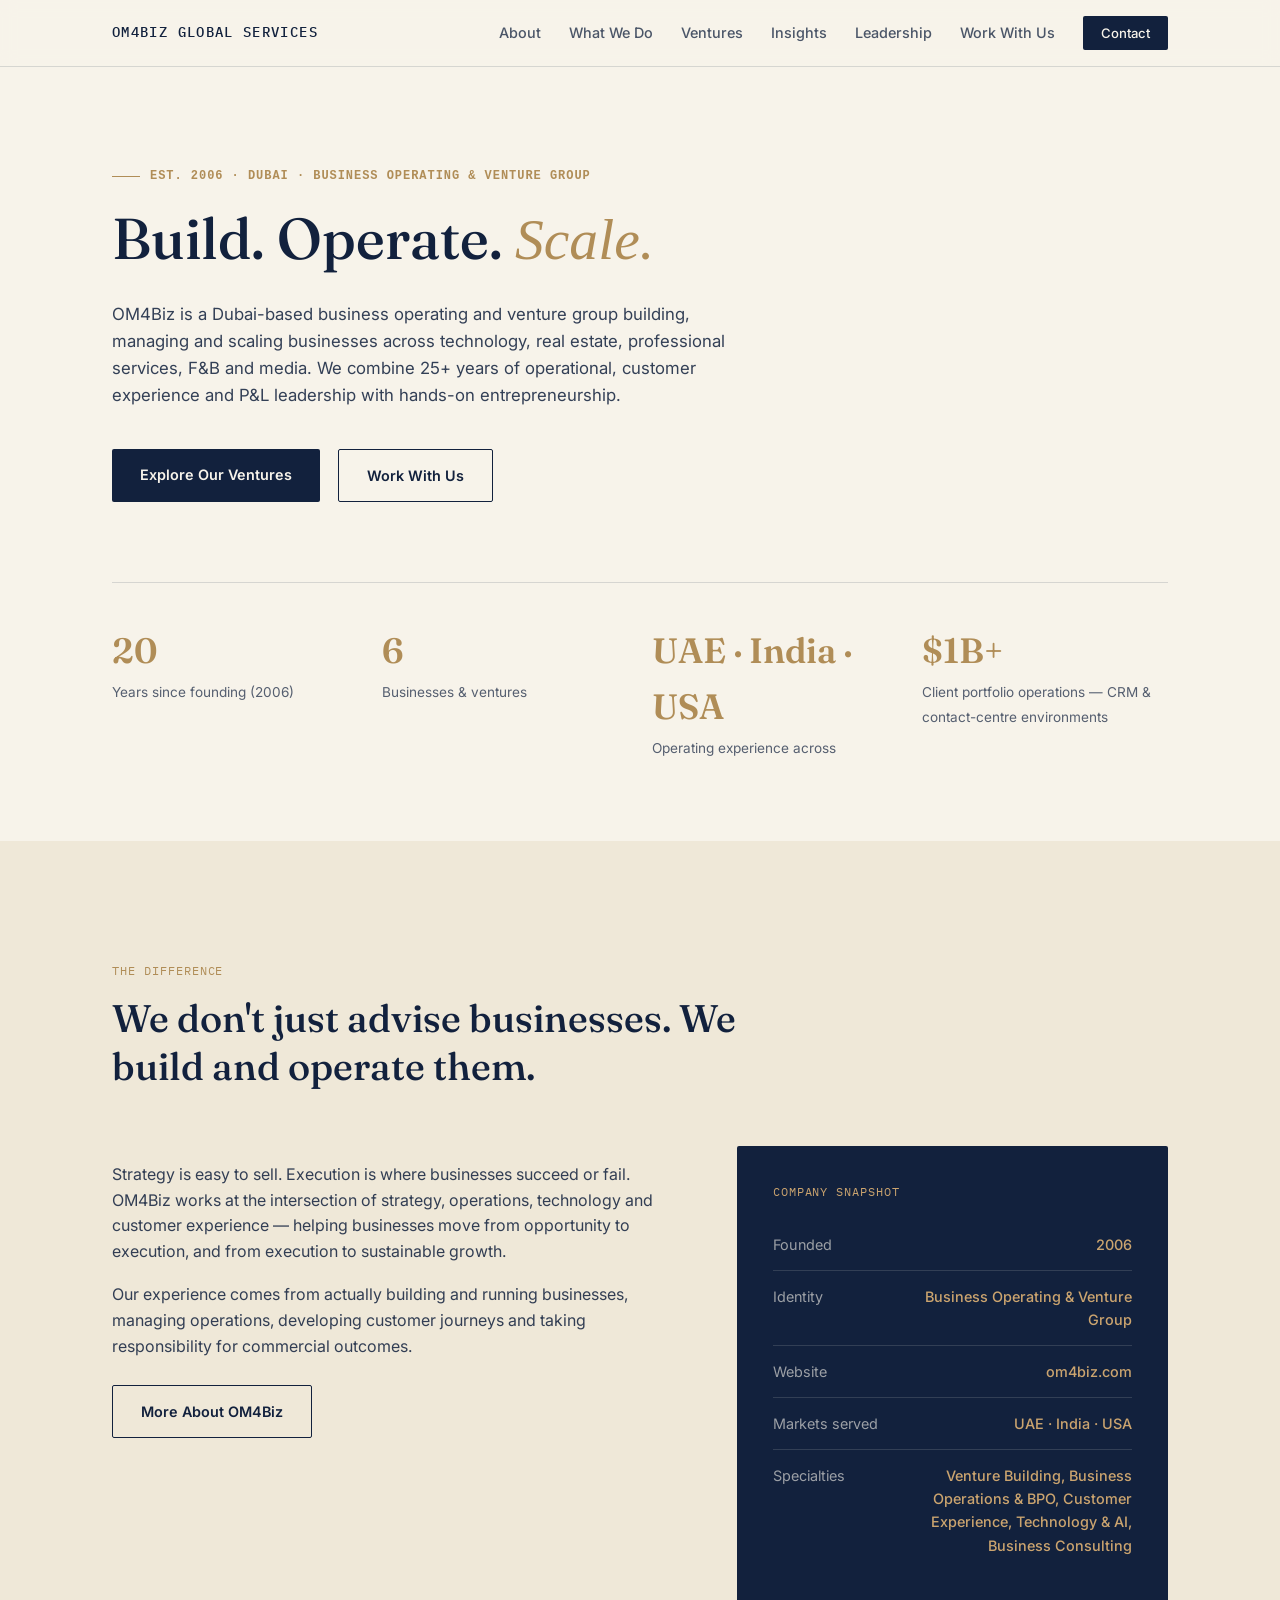
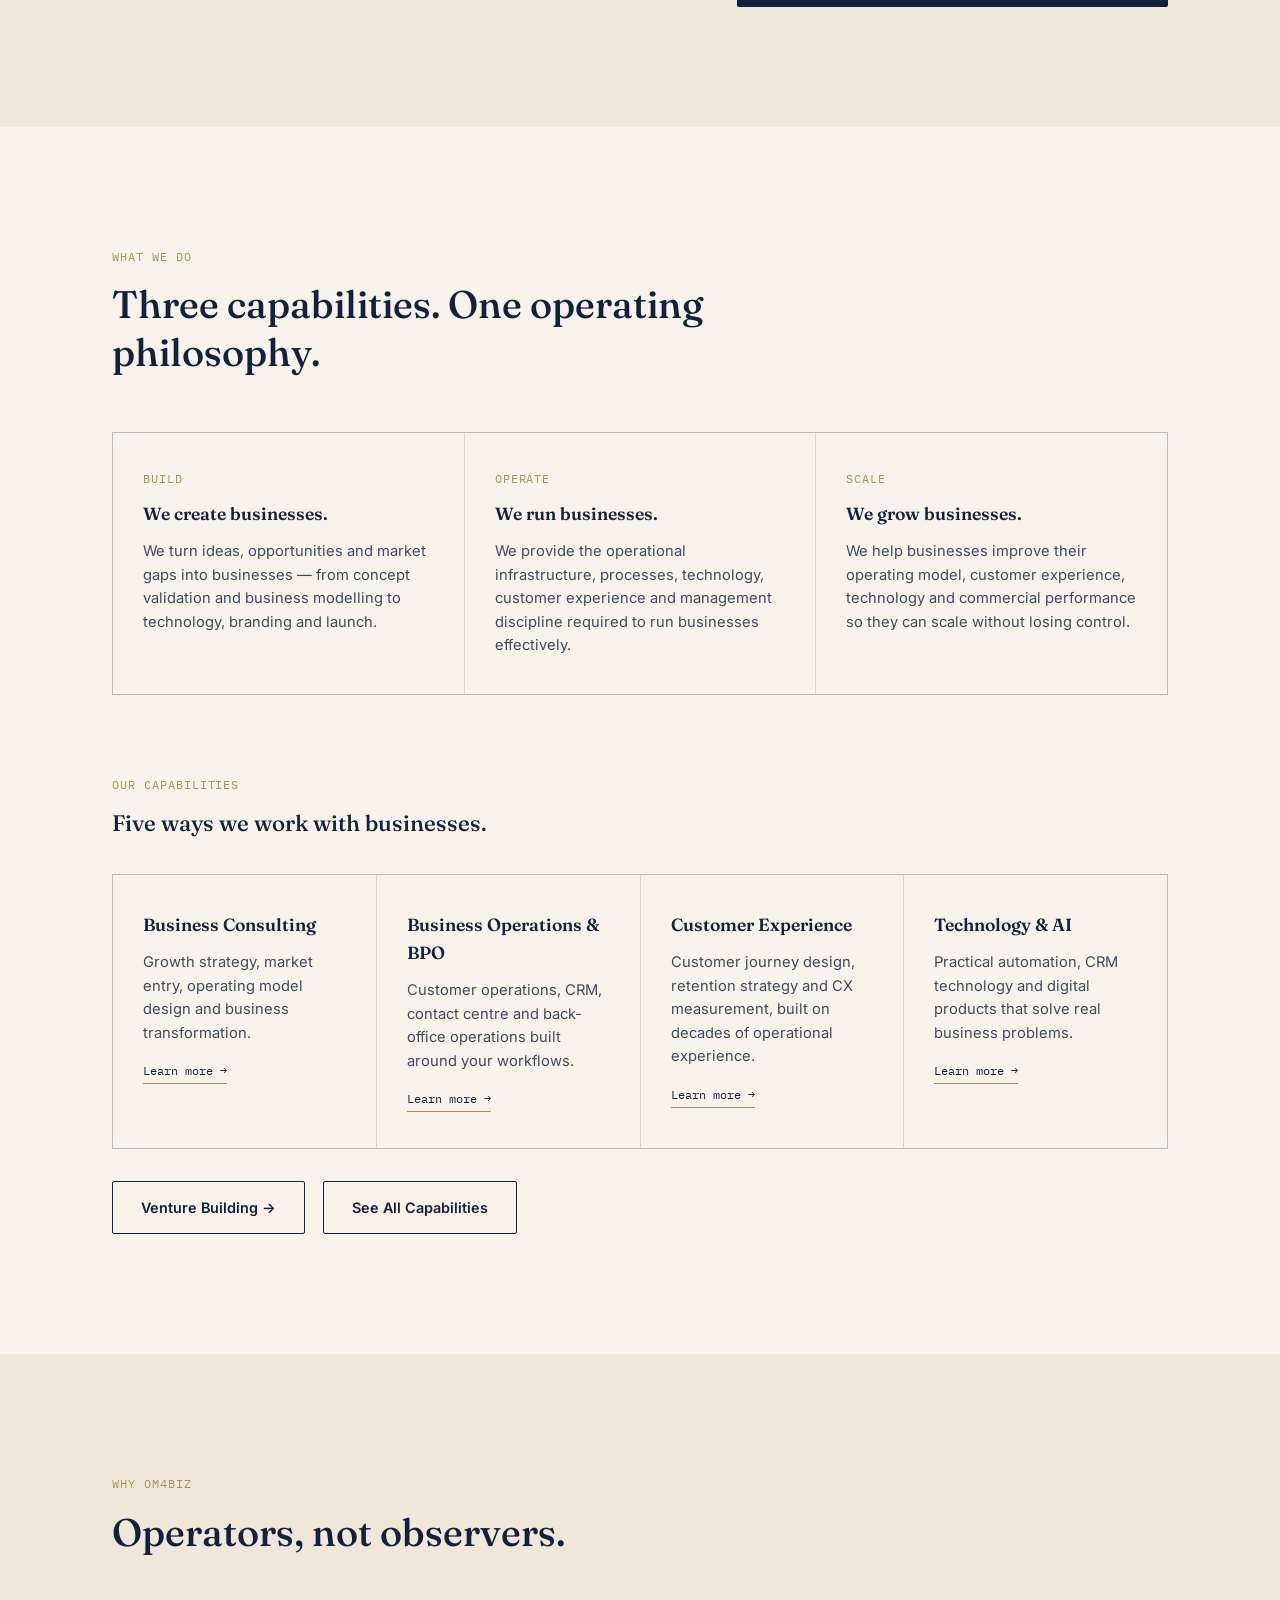
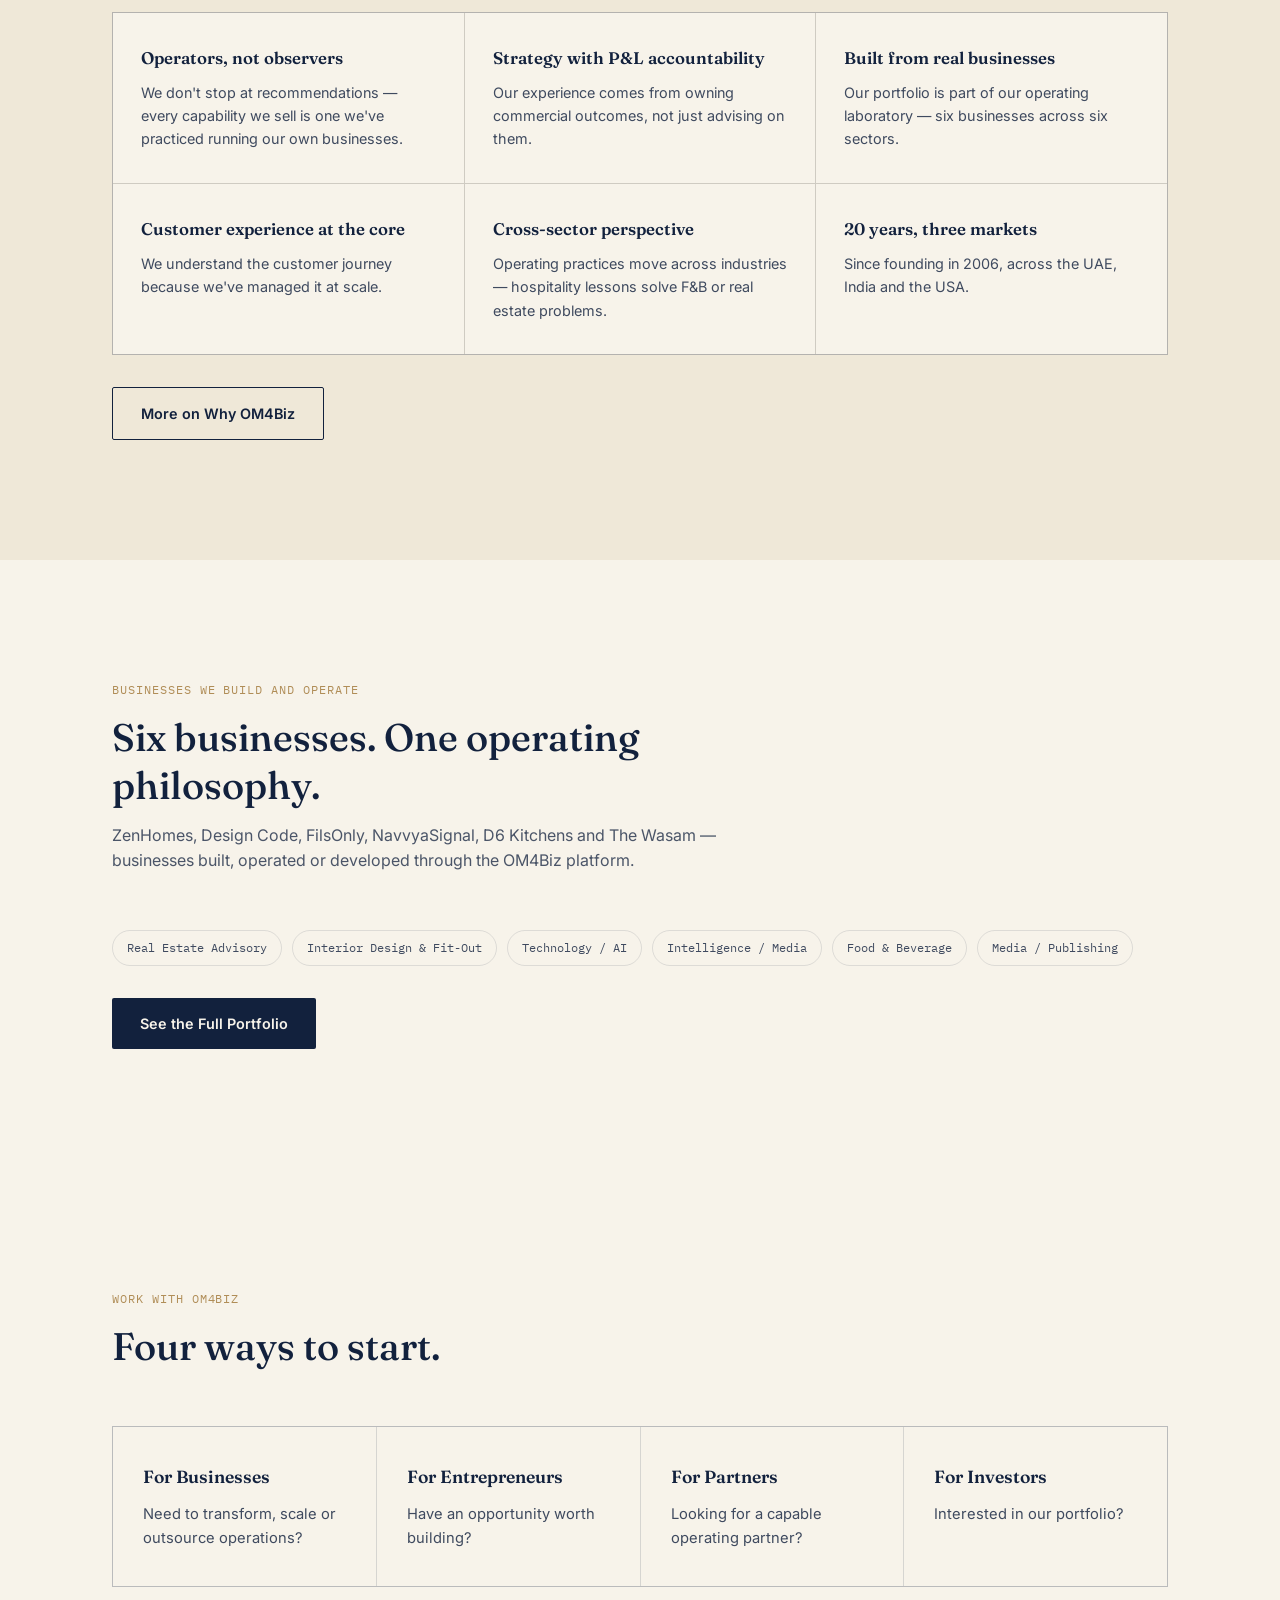
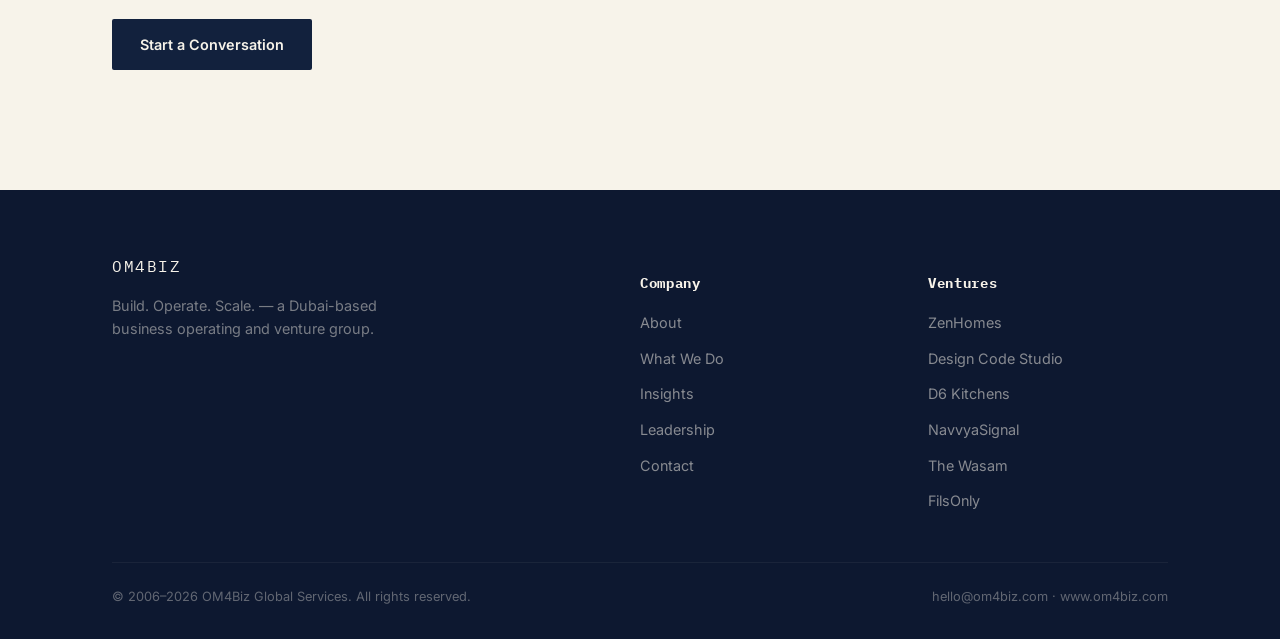
==== commit f5230447: "Rename Updates to Insights; publish UAE retail T-Sukuk insight" ====
--- a/index.html
+++ b/index.html
@@ -6,7 +6,7 @@
 <title>OM4Biz | Business Operating & Venture Group in Dubai</title>
 <meta name="description" content="OM4Biz is a Dubai-based business operating and venture group building, operating and scaling businesses across technology, real estate, F&B, professional services and media.">
 <link rel="canonical" href="https://www.om4biz.com/">
-<link rel="alternate" type="application/rss+xml" title="OM4Biz Updates" href="https://www.om4biz.com/feed.xml">
+<link rel="alternate" type="application/rss+xml" title="OM4Biz Insights" href="https://www.om4biz.com/feed.xml">
 <meta property="og:title" content="OM4Biz — Build. Operate. Scale.">
 <meta property="og:description" content="A Dubai-based business operating and venture group building, operating and scaling businesses across technology, real estate, professional services, F&B and media.">
 <meta property="og:image" content="https://www.om4biz.com/og-image.png">
@@ -38,7 +38,7 @@
       <li><a href="/about/">About</a></li>
       <li><a href="/what-we-do/">What We Do</a></li>
       <li><a href="/ventures/">Ventures</a></li>
-      <li><a href="/updates/">Updates</a></li>
+      <li><a href="/insights/">Insights</a></li>
       <li><a href="/leadership/">Leadership</a></li>
       <li><a href="/work-with-us/">Work With Us</a></li>
       <li><a href="/contact/" class="nav-cta">Contact</a></li>
@@ -212,7 +212,7 @@
         <ul>
           <li><a href="/about/">About</a></li>
           <li><a href="/what-we-do/">What We Do</a></li>
-          <li><a href="/updates/">Updates</a></li>
+          <li><a href="/insights/">Insights</a></li>
           <li><a href="/leadership/">Leadership</a></li>
           <li><a href="/contact/">Contact</a></li>
         </ul>
--- a/assets/style.css
+++ b/assets/style.css
@@ -265,3 +265,24 @@
   .check-grid{grid-template-columns:1fr;}
   section{padding:72px 0;}
 }
+/* Insights article body */
+.update-byline{margin-top:22px;font-size:0.92rem;opacity:0.8;}
+.update-byline strong{color:var(--navy);font-weight:600;}
+.update-body h2{font-size:1.6rem;font-weight:500;line-height:1.25;margin:52px 0 16px;}
+.update-body h3{font-family:'Inter',sans-serif;font-size:1.05rem;font-weight:600;margin:28px 0 8px;}
+.update-body ul{margin:0 0 20px 20px;padding:0;}
+.update-body li{margin-bottom:10px;}
+.update-body .facts{display:grid;grid-template-columns:repeat(3,1fr);gap:24px 28px;background:var(--navy);color:var(--paper);padding:32px;border-radius:2px;margin:8px 0 40px;}
+.update-body .facts b{display:block;font-family:'Fraunces',serif;font-size:1.8rem;font-weight:600;line-height:1.1;color:var(--paper);}
+.update-body .facts .gold b{color:var(--gold-soft);}
+.update-body .facts span{display:block;margin-top:6px;font-size:0.82rem;opacity:0.75;}
+.update-body .tbl{overflow-x:auto;margin:22px 0 28px;border:1px solid var(--line);}
+.update-body table{border-collapse:collapse;width:100%;min-width:520px;font-size:0.92rem;}
+.update-body th,.update-body td{text-align:left;padding:12px 16px;border-bottom:1px solid var(--line);}
+.update-body th{font-family:'IBM Plex Mono',monospace;font-size:0.78rem;font-weight:500;background:var(--paper-dim);}
+.update-body tr:last-child td{border-bottom:0;}
+.update-body td.num{font-family:'IBM Plex Mono',monospace;}
+.update-body .note{border-left:3px solid var(--gold);background:var(--paper-dim);padding:20px 24px;margin:28px 0;}
+.update-body .note p:last-child{margin:0;}
+.update-body .disclaimer{font-size:0.85rem;opacity:0.7;border-top:1px solid var(--line);padding-top:22px;margin-top:44px;}
+@media (max-width:860px){.update-body .facts{grid-template-columns:repeat(2,1fr);padding:24px;}}
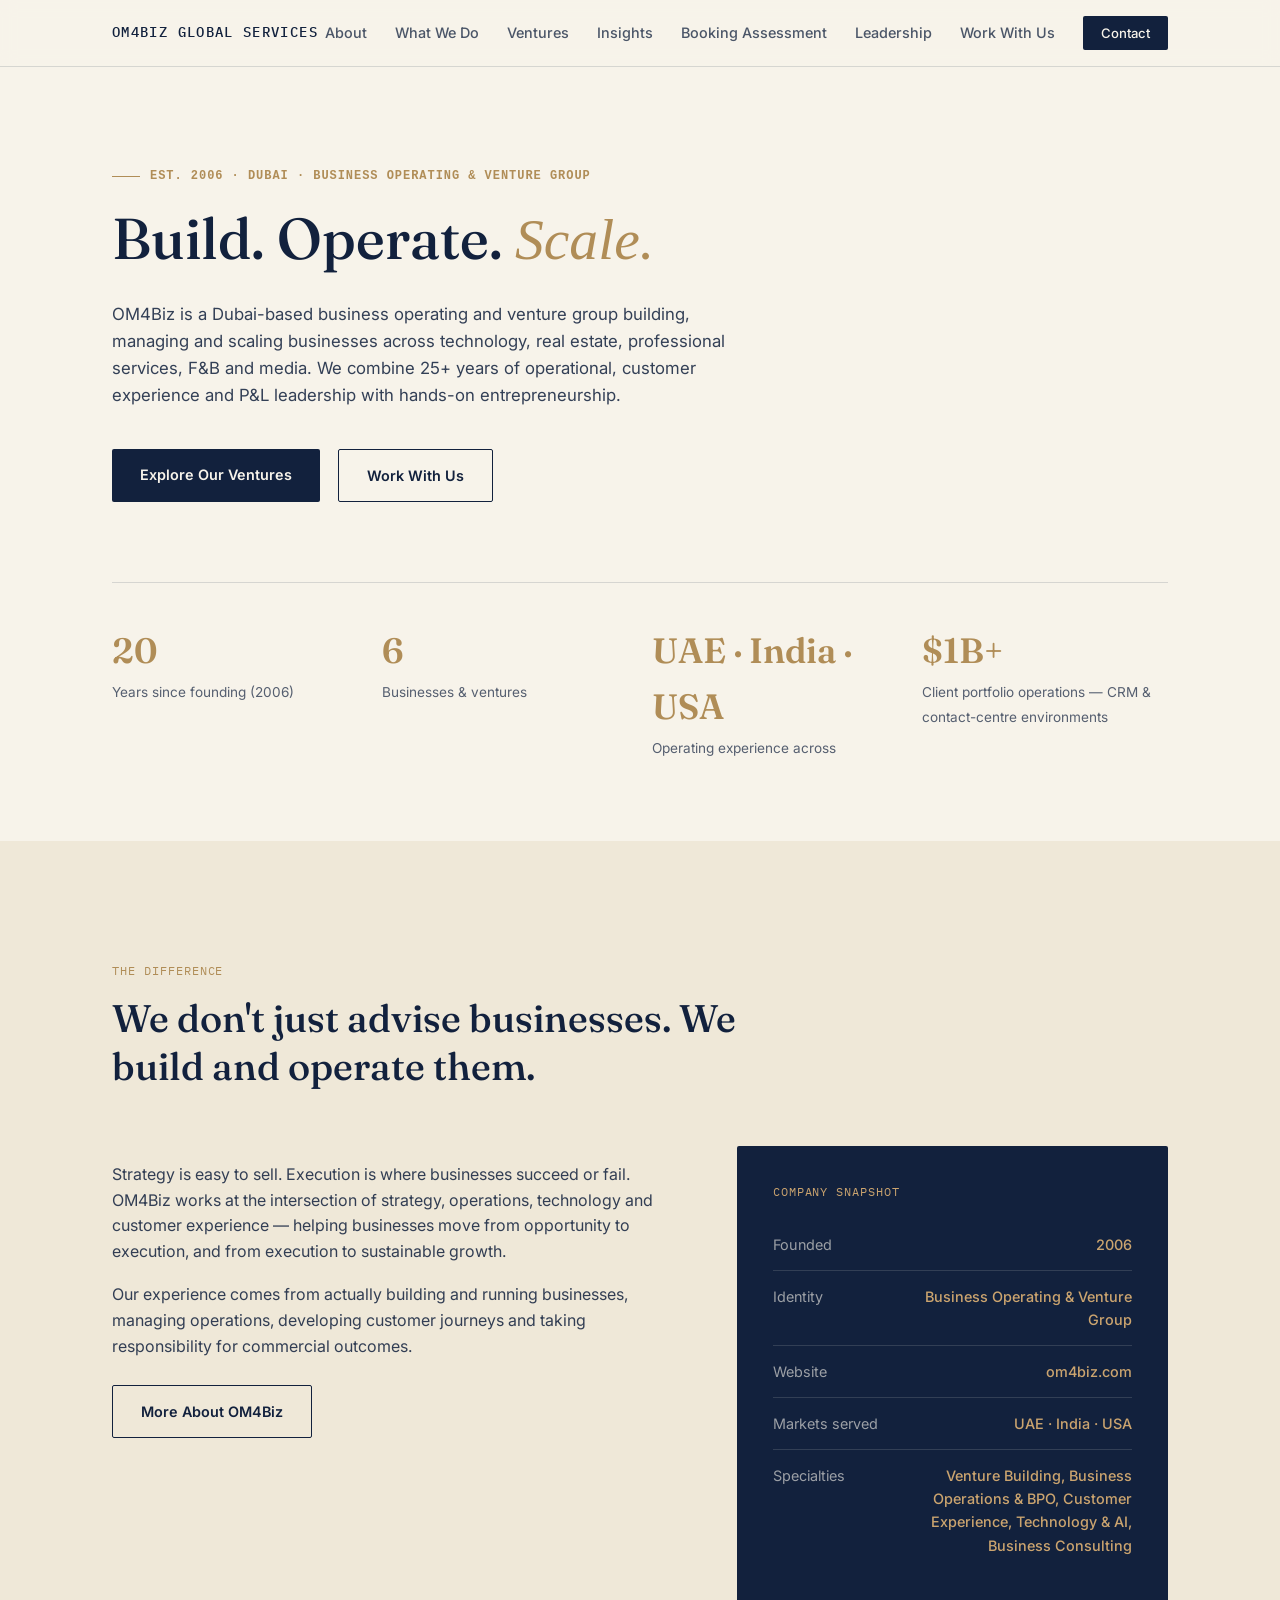
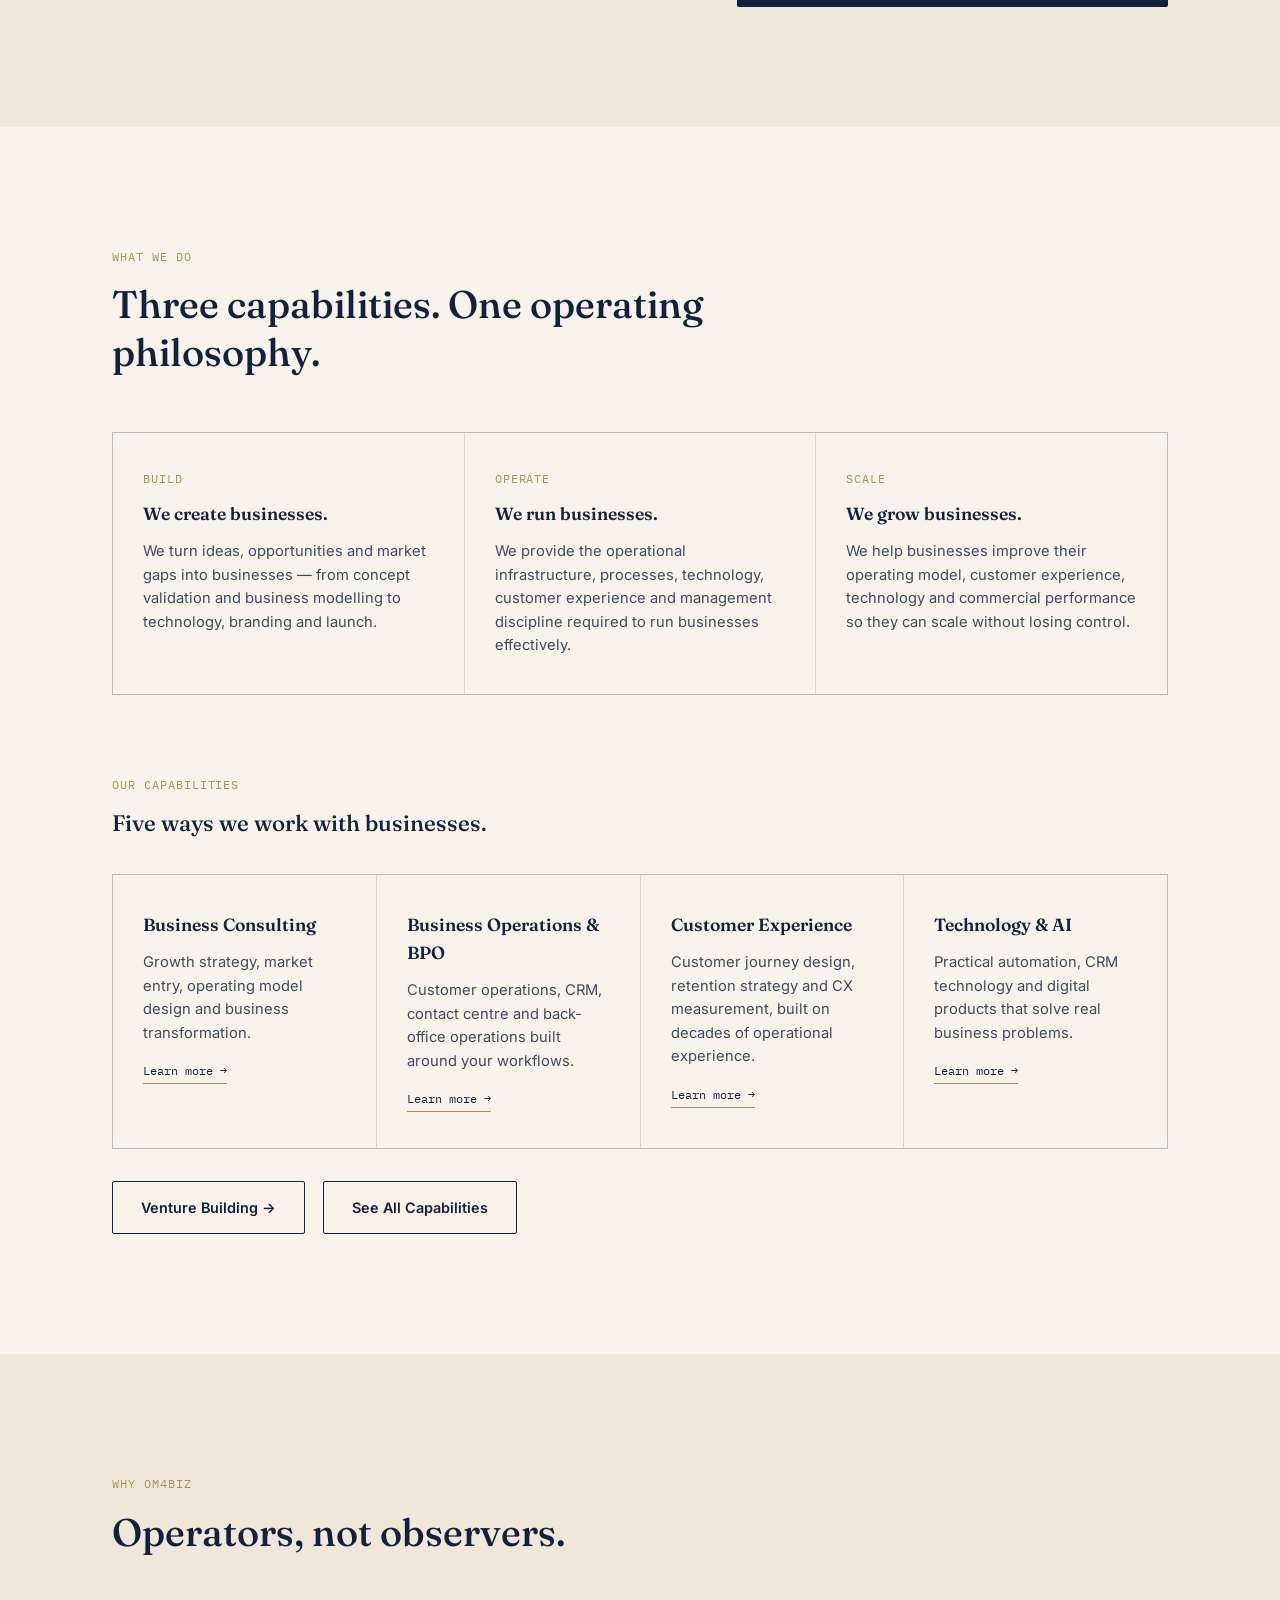
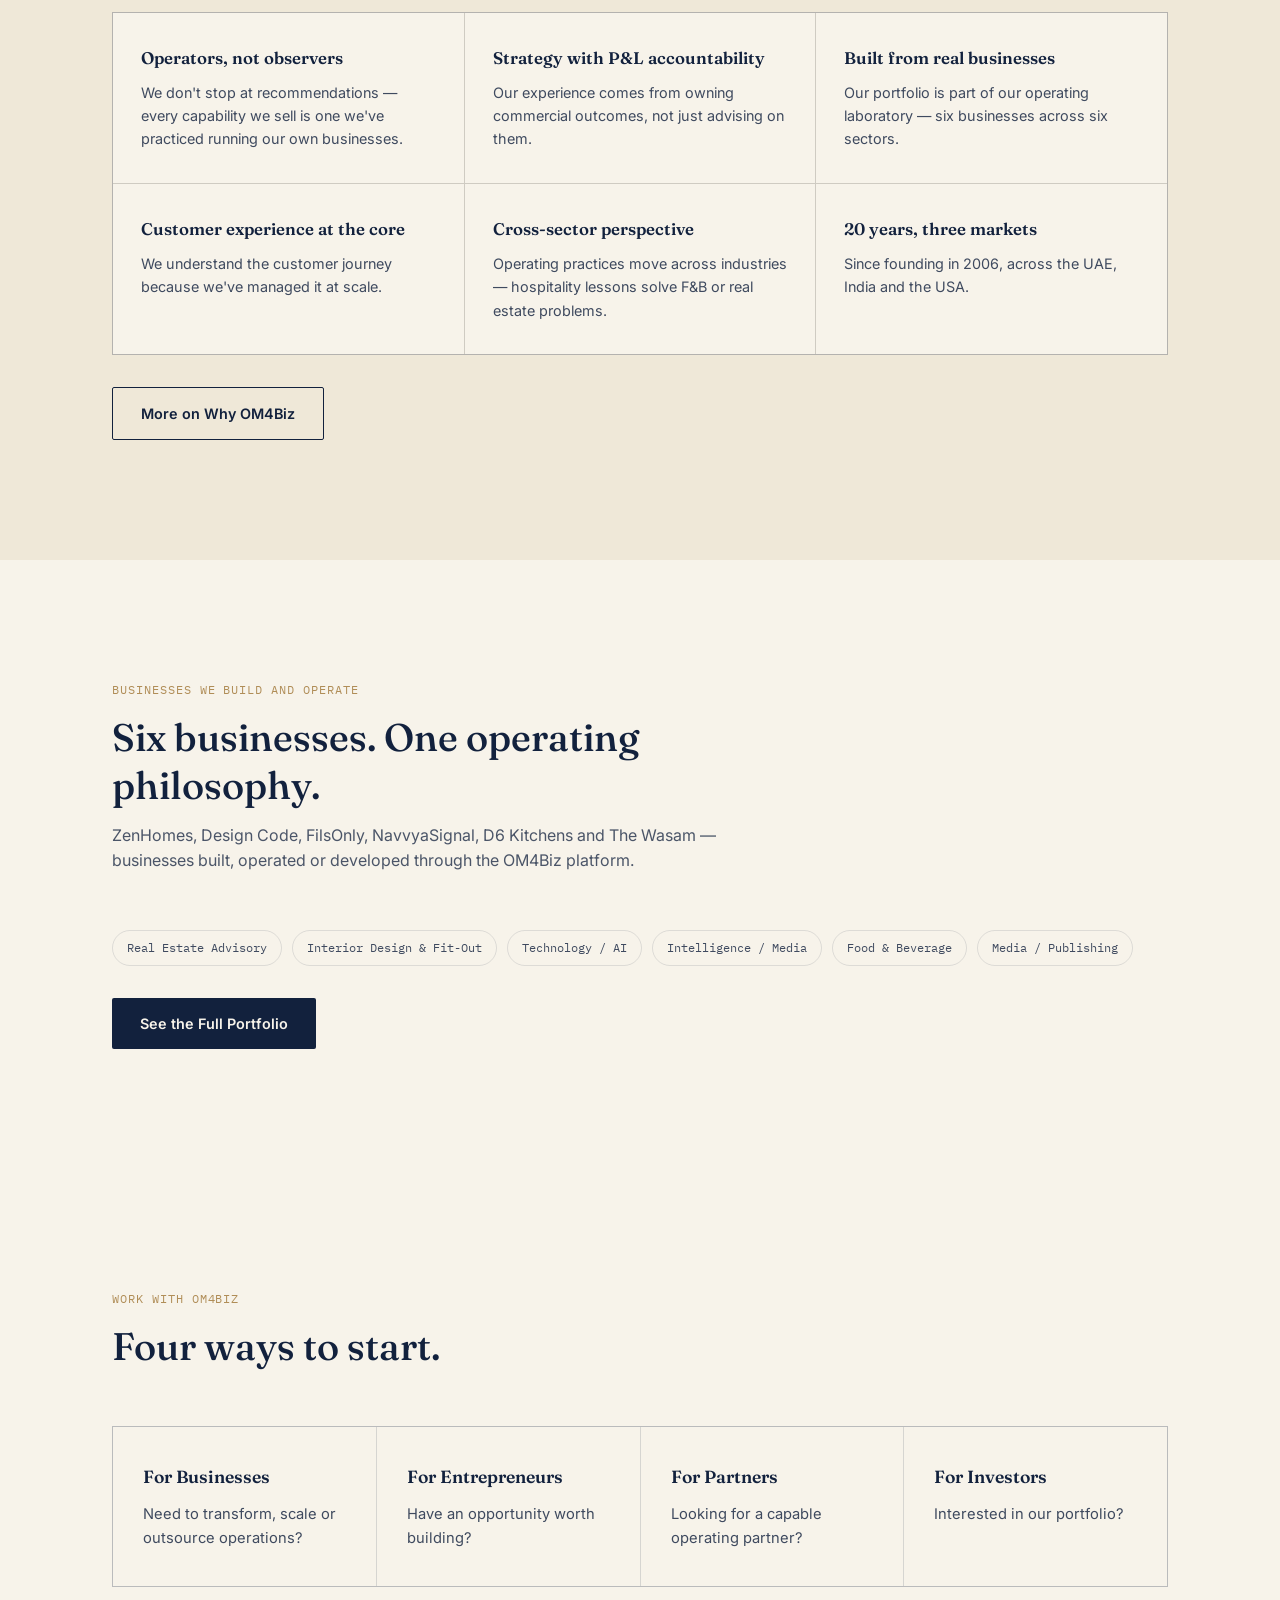
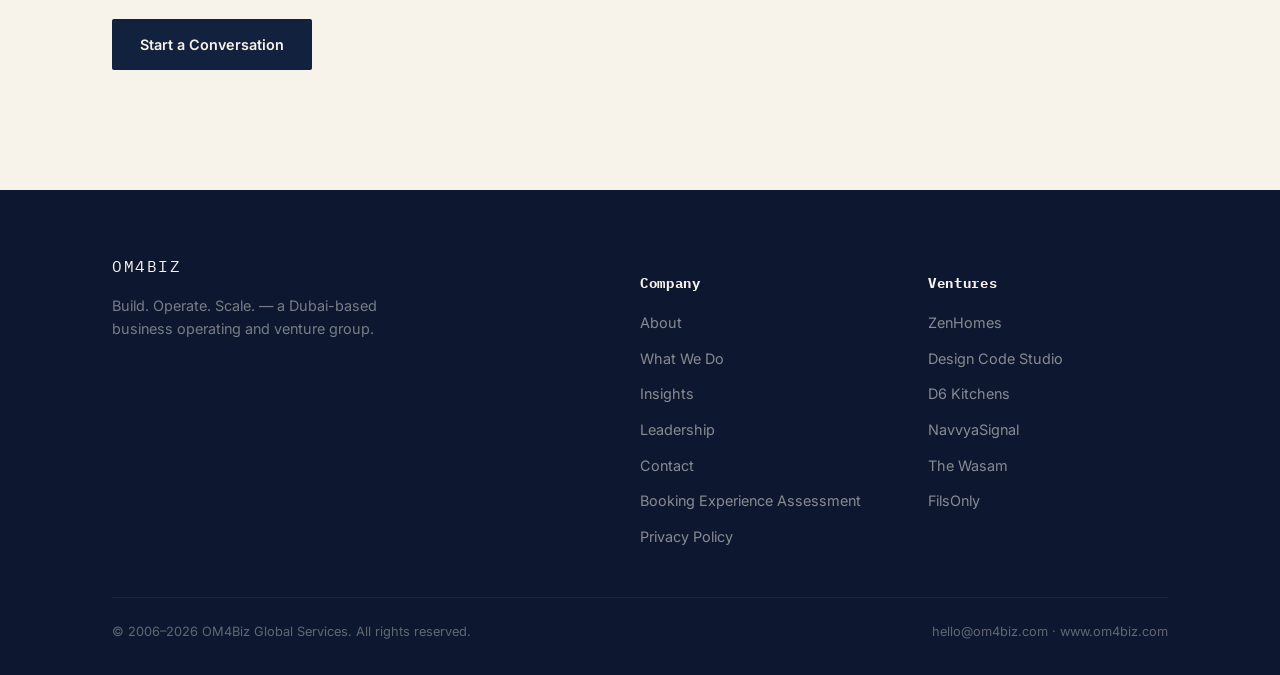
==== commit ebb66ec1: "Add Booking Experience Assessment page, assessment terms and privacy policy; link in nav, footer and" ====
--- a/index.html
+++ b/index.html
@@ -39,6 +39,7 @@
       <li><a href="/what-we-do/">What We Do</a></li>
       <li><a href="/ventures/">Ventures</a></li>
       <li><a href="/insights/">Insights</a></li>
+      <li><a href="/booking-assessment/">Booking Assessment</a></li>
       <li><a href="/leadership/">Leadership</a></li>
       <li><a href="/work-with-us/">Work With Us</a></li>
       <li><a href="/contact/" class="nav-cta">Contact</a></li>
@@ -215,6 +216,8 @@
           <li><a href="/insights/">Insights</a></li>
           <li><a href="/leadership/">Leadership</a></li>
           <li><a href="/contact/">Contact</a></li>
+          <li><a href="/booking-assessment/">Booking Experience Assessment</a></li>
+          <li><a href="/privacy-policy/">Privacy Policy</a></li>
         </ul>
       </div>
       <div>
--- a/assets/style.css
+++ b/assets/style.css
@@ -286,3 +286,15 @@
 .update-body .note p:last-child{margin:0;}
 .update-body .disclaimer{font-size:0.85rem;opacity:0.7;border-top:1px solid var(--line);padding-top:22px;margin-top:44px;}
 @media (max-width:860px){.update-body .facts{grid-template-columns:repeat(2,1fr);padding:24px;}}
+/* Insights spacing + share bar */
+.page-hero.insights-hero{padding:36px 0 40px;}
+section.insights-main{padding-top:24px;}
+.update-list .update-card:first-child{border-top:0;padding-top:16px;}
+.share-bar{display:flex;align-items:center;gap:10px;margin-top:22px;}
+.share-label{font-family:'IBM Plex Mono',monospace;font-size:0.78rem;opacity:0.7;margin-right:4px;}
+.share-btn{position:relative;display:inline-flex;align-items:center;justify-content:center;width:38px;height:38px;border:1px solid var(--line);border-radius:2px;background:transparent;color:var(--navy);cursor:pointer;transition:background .2s,color .2s,border-color .2s;}
+.share-btn svg{width:17px;height:17px;fill:currentColor;}
+.share-btn:hover,.share-btn.copied{background:var(--navy);color:var(--paper);border-color:var(--navy);}
+.share-btn:focus-visible{outline:2px solid var(--gold);outline-offset:2px;}
+.share-copied{position:absolute;left:calc(100% + 10px);white-space:nowrap;font-size:0.8rem;color:var(--navy);}
+@media (max-width:860px){section.insights-main{padding-top:16px;}}
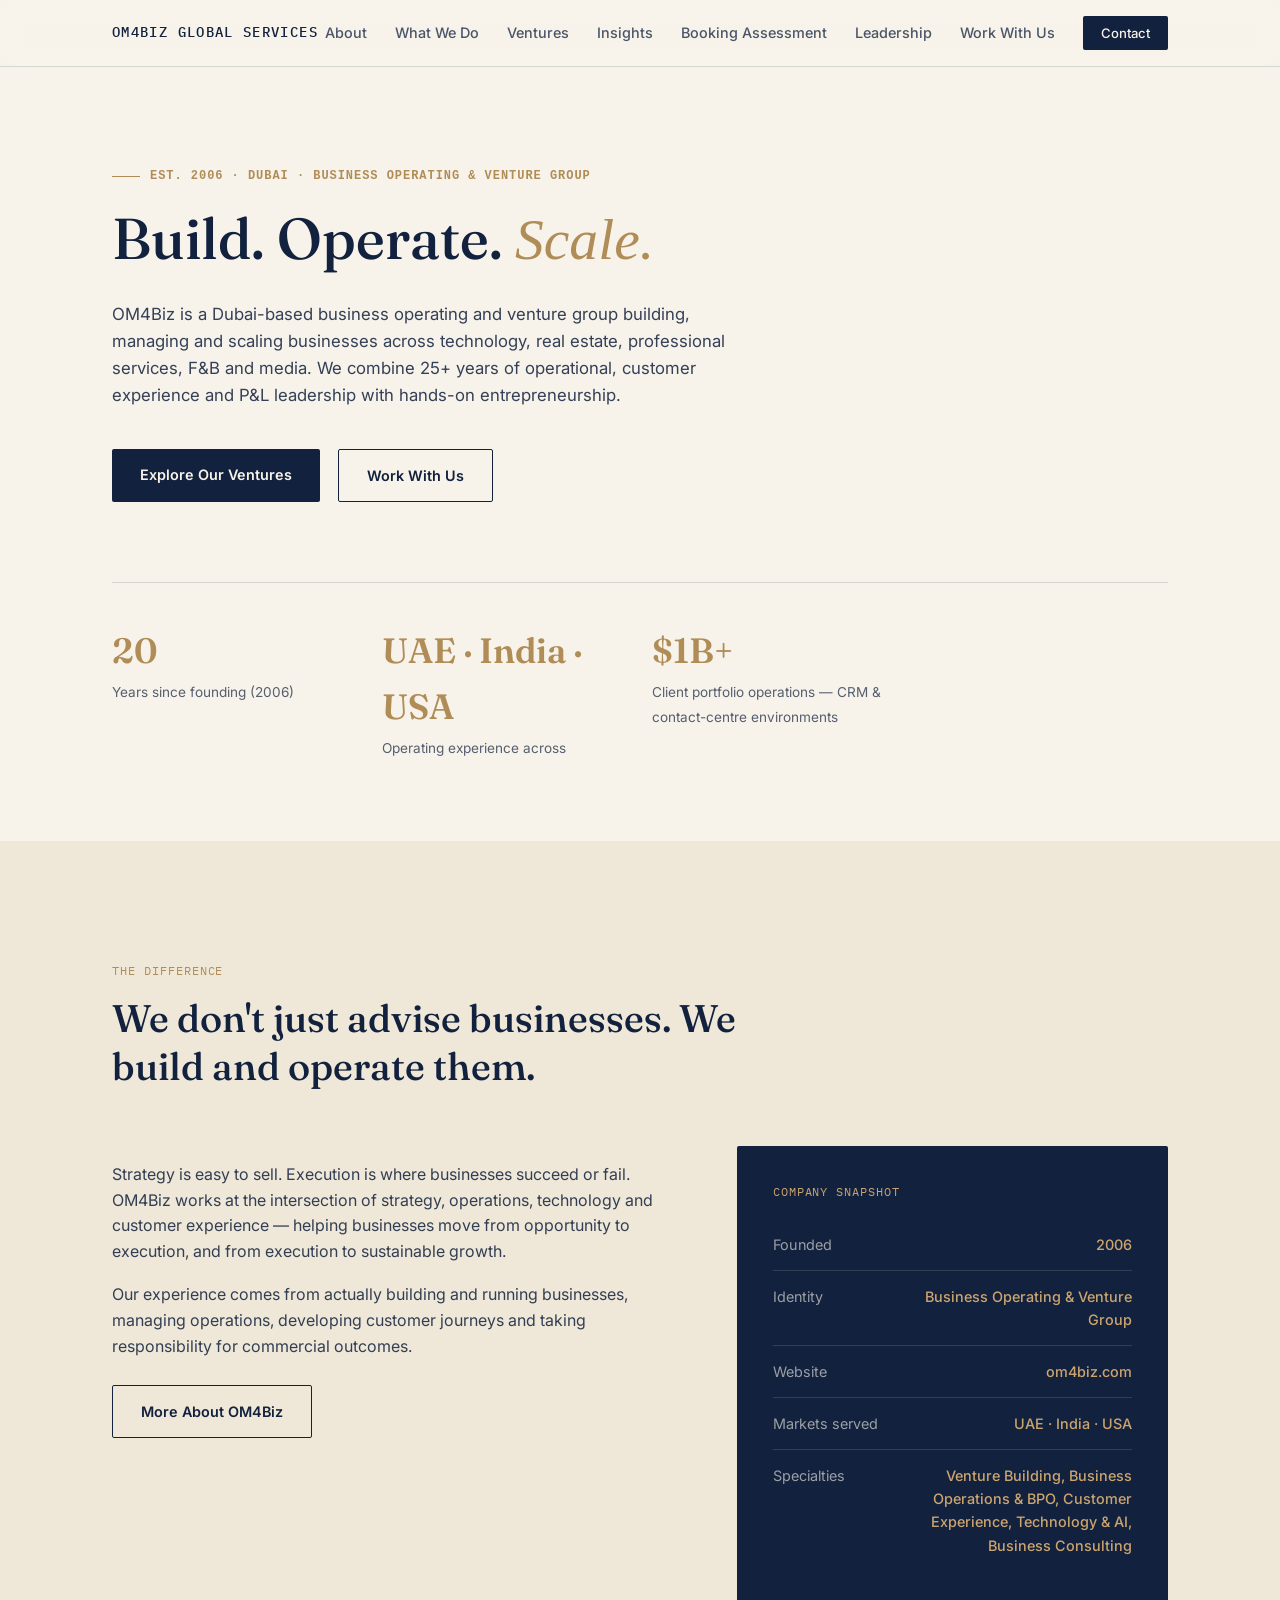
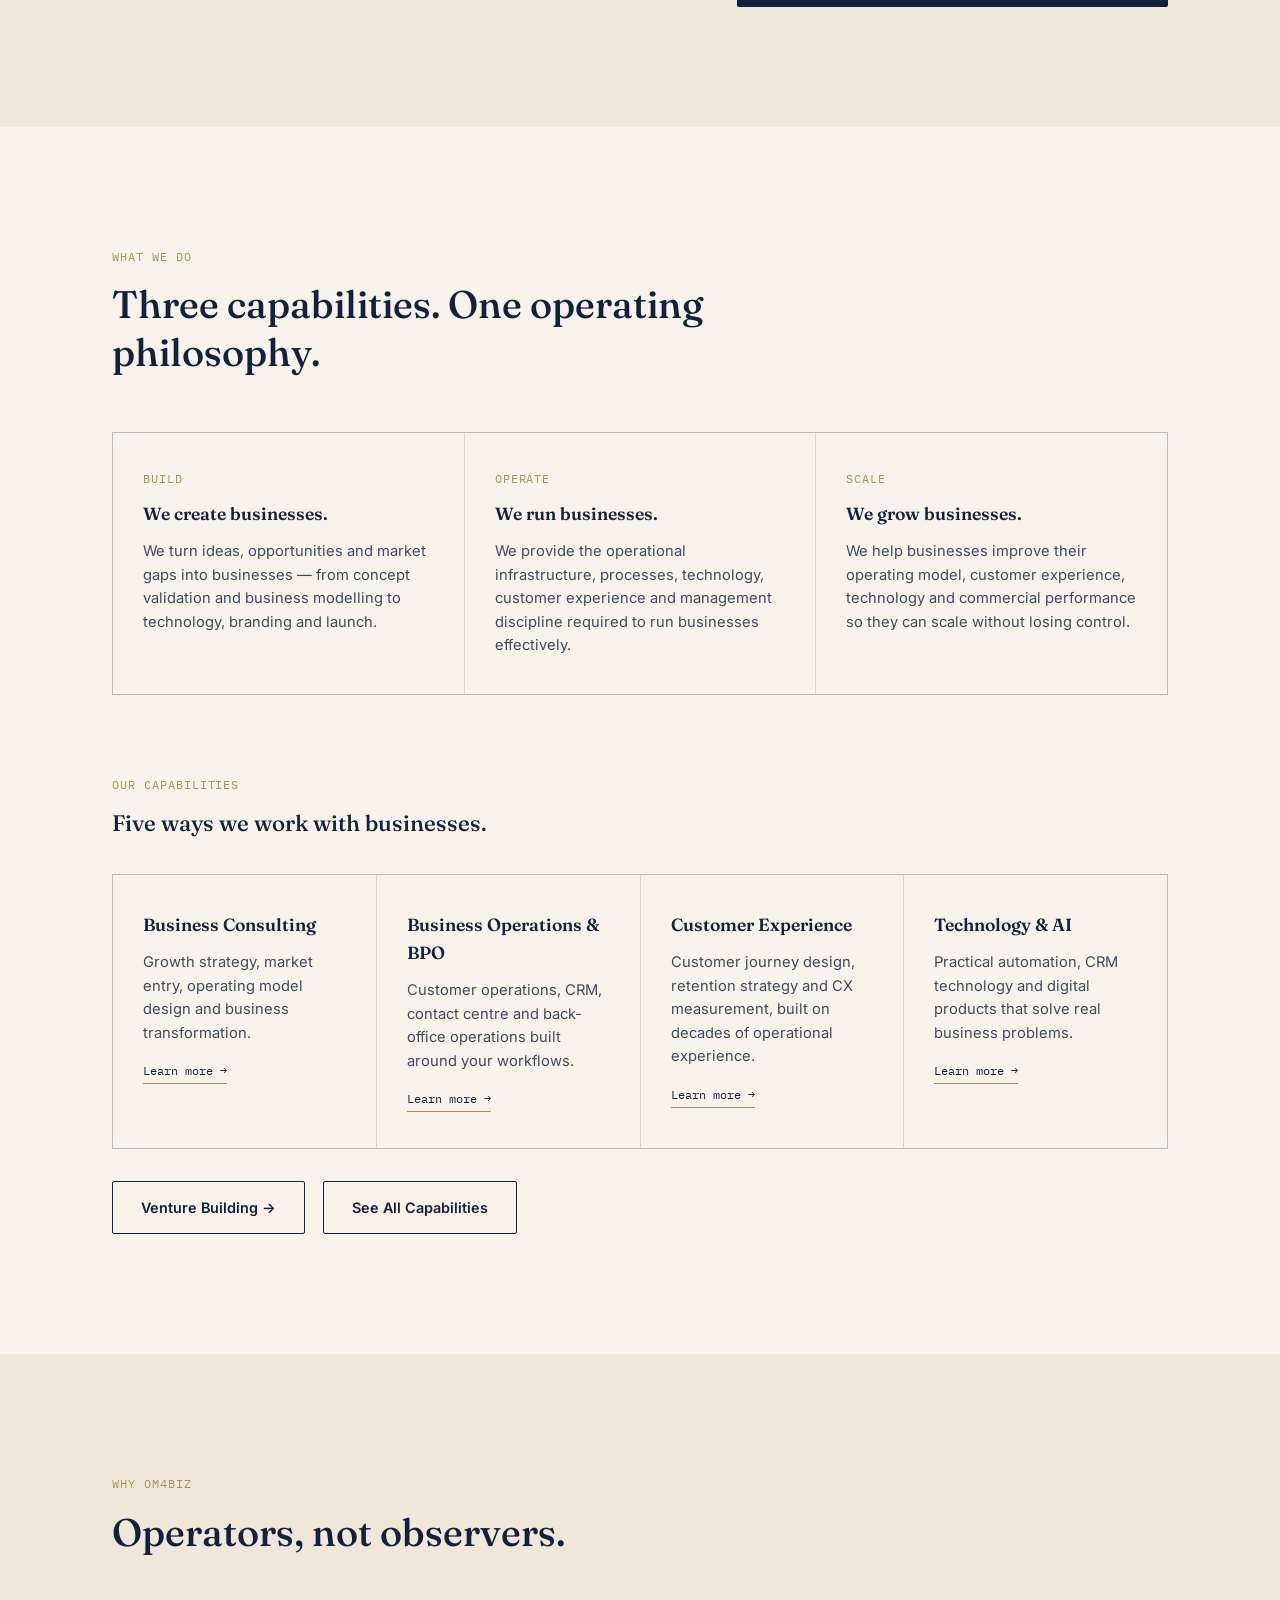
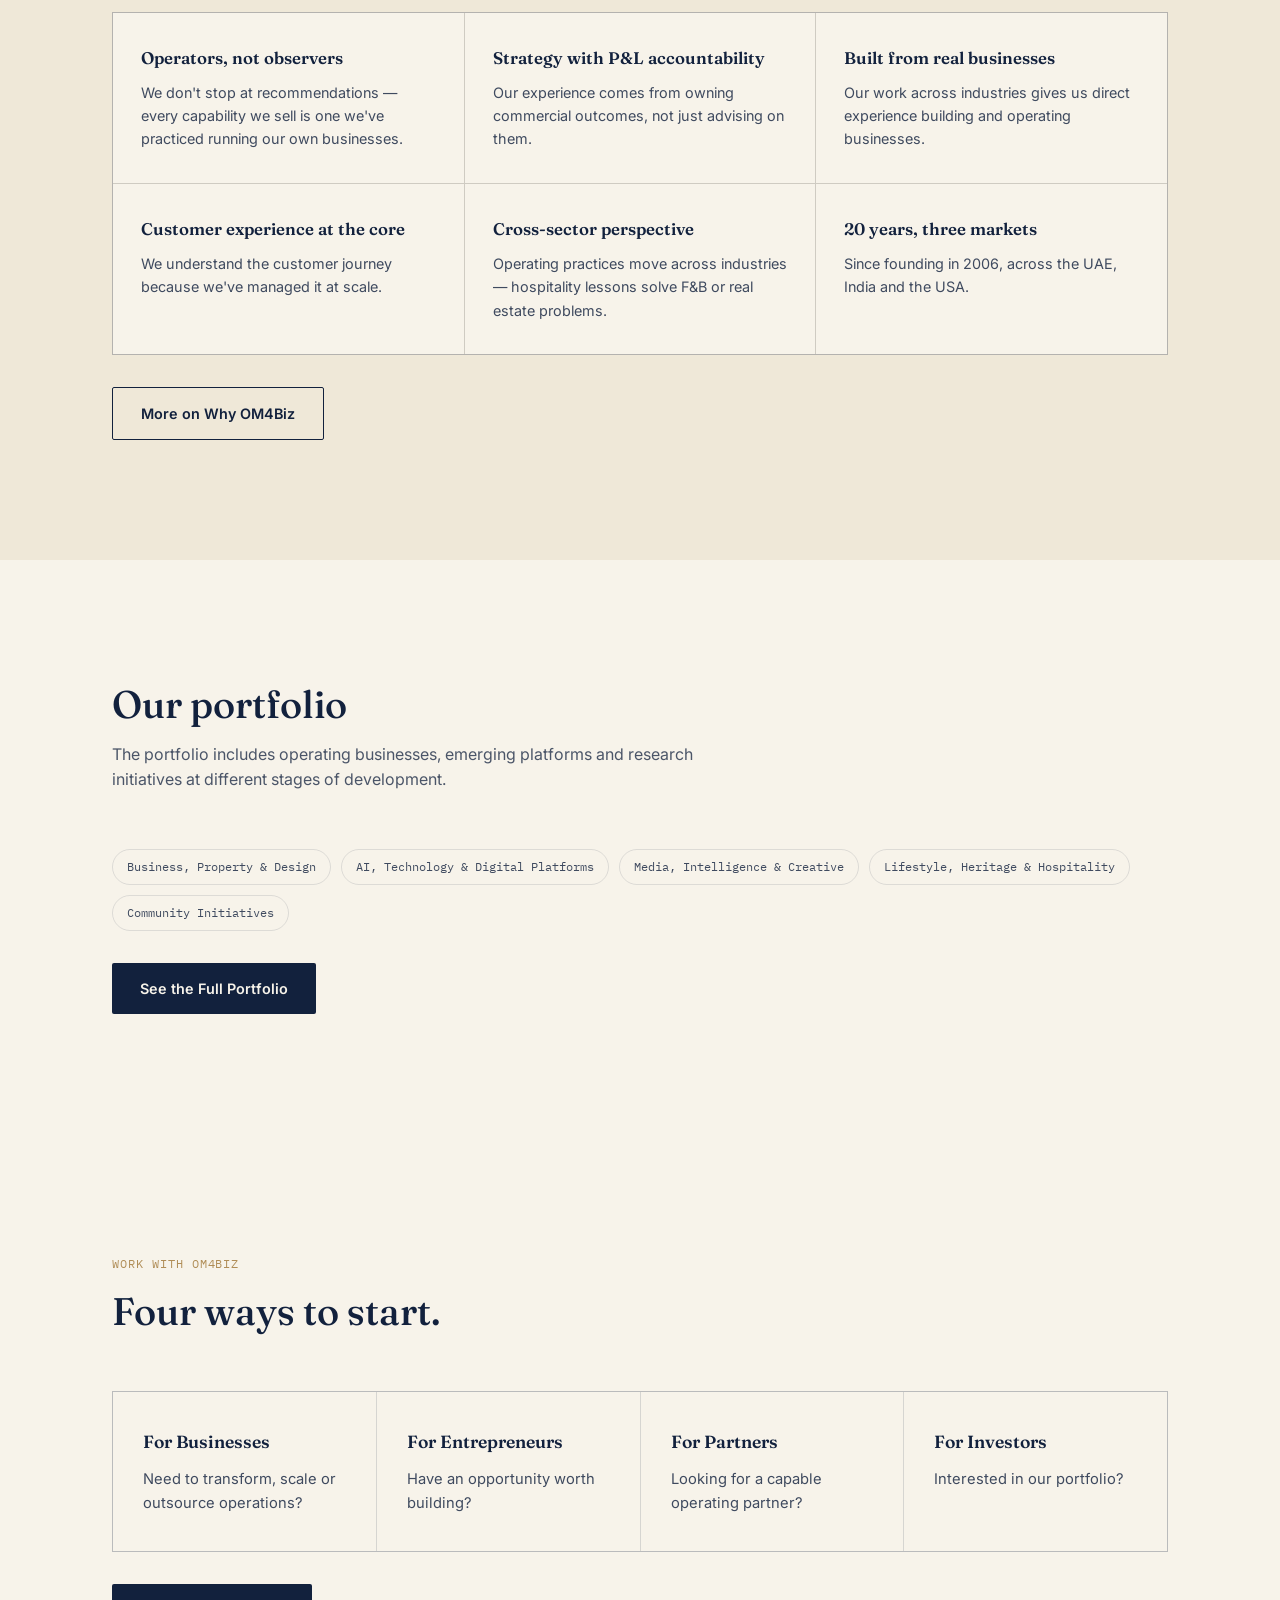
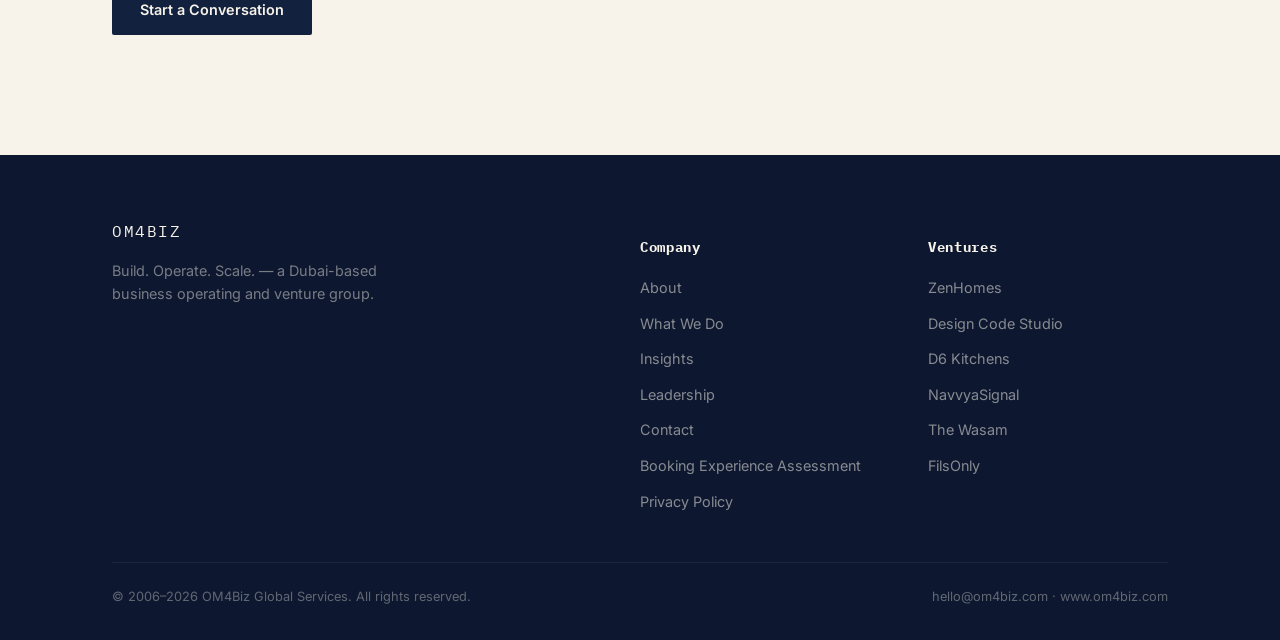
==== commit e51db282: "Refresh the OM4Biz portfolio and homepage" ====
--- a/index.html
+++ b/index.html
@@ -58,7 +58,6 @@
     </div>
     <div class="stat-row">
       <div class="stat"><b>20</b><span>Years since founding (2006)</span></div>
-      <div class="stat"><b>6</b><span>Businesses & ventures</span></div>
       <div class="stat"><b>UAE · India · USA</b><span>Operating experience across</span></div>
       <div class="stat"><b>$1B+</b><span>Client portfolio operations — CRM & contact-centre environments</span></div>
     </div>
@@ -155,7 +154,7 @@
     <div class="why-grid reveal">
       <div class="why-card"><h3>Operators, not observers</h3><p>We don't stop at recommendations — every capability we sell is one we've practiced running our own businesses.</p></div>
       <div class="why-card"><h3>Strategy with P&L accountability</h3><p>Our experience comes from owning commercial outcomes, not just advising on them.</p></div>
-      <div class="why-card"><h3>Built from real businesses</h3><p>Our portfolio is part of our operating laboratory — six businesses across six sectors.</p></div>
+      <div class="why-card"><h3>Built from real businesses</h3><p>Our work across industries gives us direct experience building and operating businesses.</p></div>
       <div class="why-card"><h3>Customer experience at the core</h3><p>We understand the customer journey because we've managed it at scale.</p></div>
       <div class="why-card"><h3>Cross-sector perspective</h3><p>Operating practices move across industries — hospitality lessons solve F&B or real estate problems.</p></div>
       <div class="why-card"><h3>20 years, three markets</h3><p>Since founding in 2006, across the UAE, India and the USA.</p></div>
@@ -169,13 +168,15 @@
 <section id="ventures-teaser">
   <div class="wrap">
     <div class="section-head reveal">
-      <span class="mono">Businesses we build and operate</span>
-      <h2>Six businesses. One operating philosophy.</h2>
-      <p style="opacity:0.75;margin-top:14px;">ZenHomes, Design Code, FilsOnly, NavvyaSignal, D6 Kitchens and The Wasam — businesses built, operated or developed through the OM4Biz platform.</p>
+      <h2>Our portfolio</h2>
+      <p style="opacity:0.75;margin-top:14px;">The portfolio includes operating businesses, emerging platforms and research initiatives at different stages of development.</p>
     </div>
     <div class="tag-cloud reveal">
-      <span>Real Estate Advisory</span><span>Interior Design & Fit-Out</span><span>Technology / AI</span>
-      <span>Intelligence / Media</span><span>Food & Beverage</span><span>Media / Publishing</span>
+      <span>Business, Property &amp; Design</span>
+      <span>AI, Technology &amp; Digital Platforms</span>
+      <span>Media, Intelligence &amp; Creative</span>
+      <span>Lifestyle, Heritage &amp; Hospitality</span>
+      <span>Community Initiatives</span>
     </div>
     <div class="cta-row reveal" style="margin-top:32px;">
       <a href="/ventures/" class="btn btn-primary">See the Full Portfolio</a>
